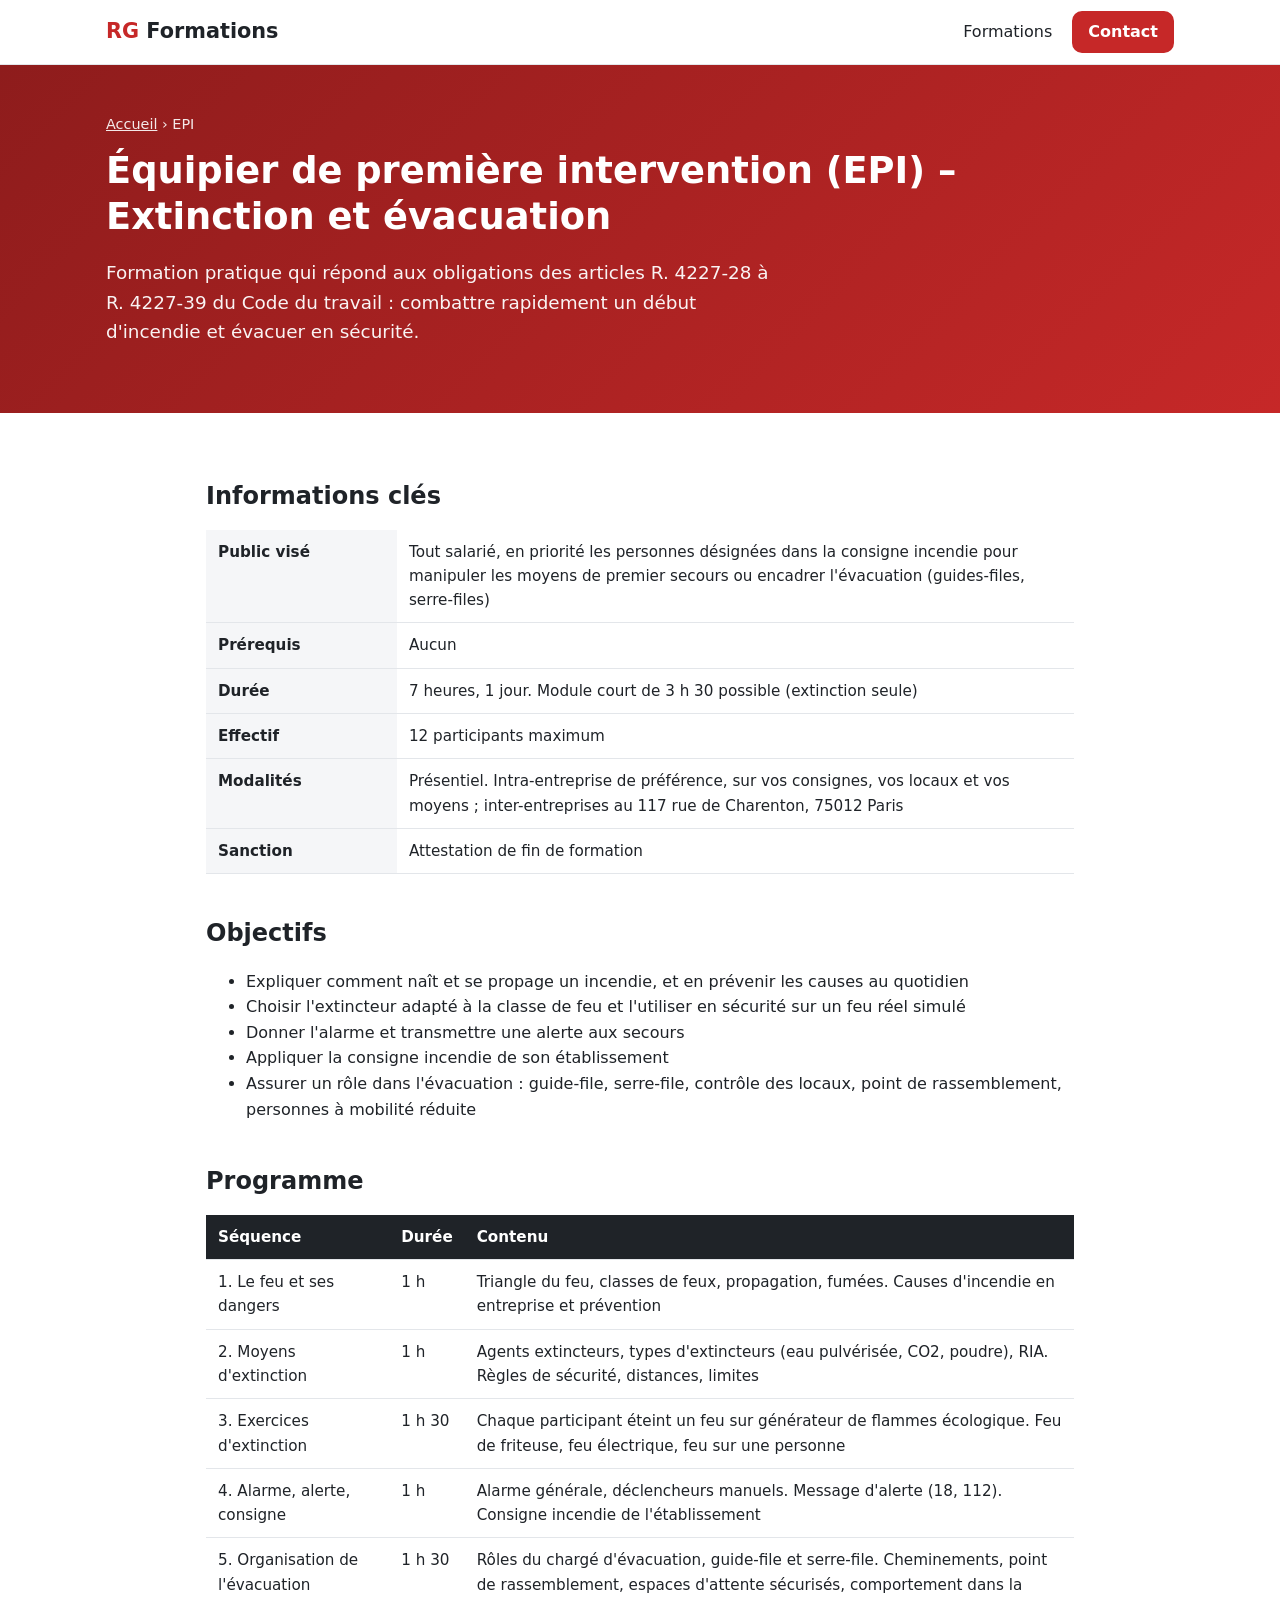
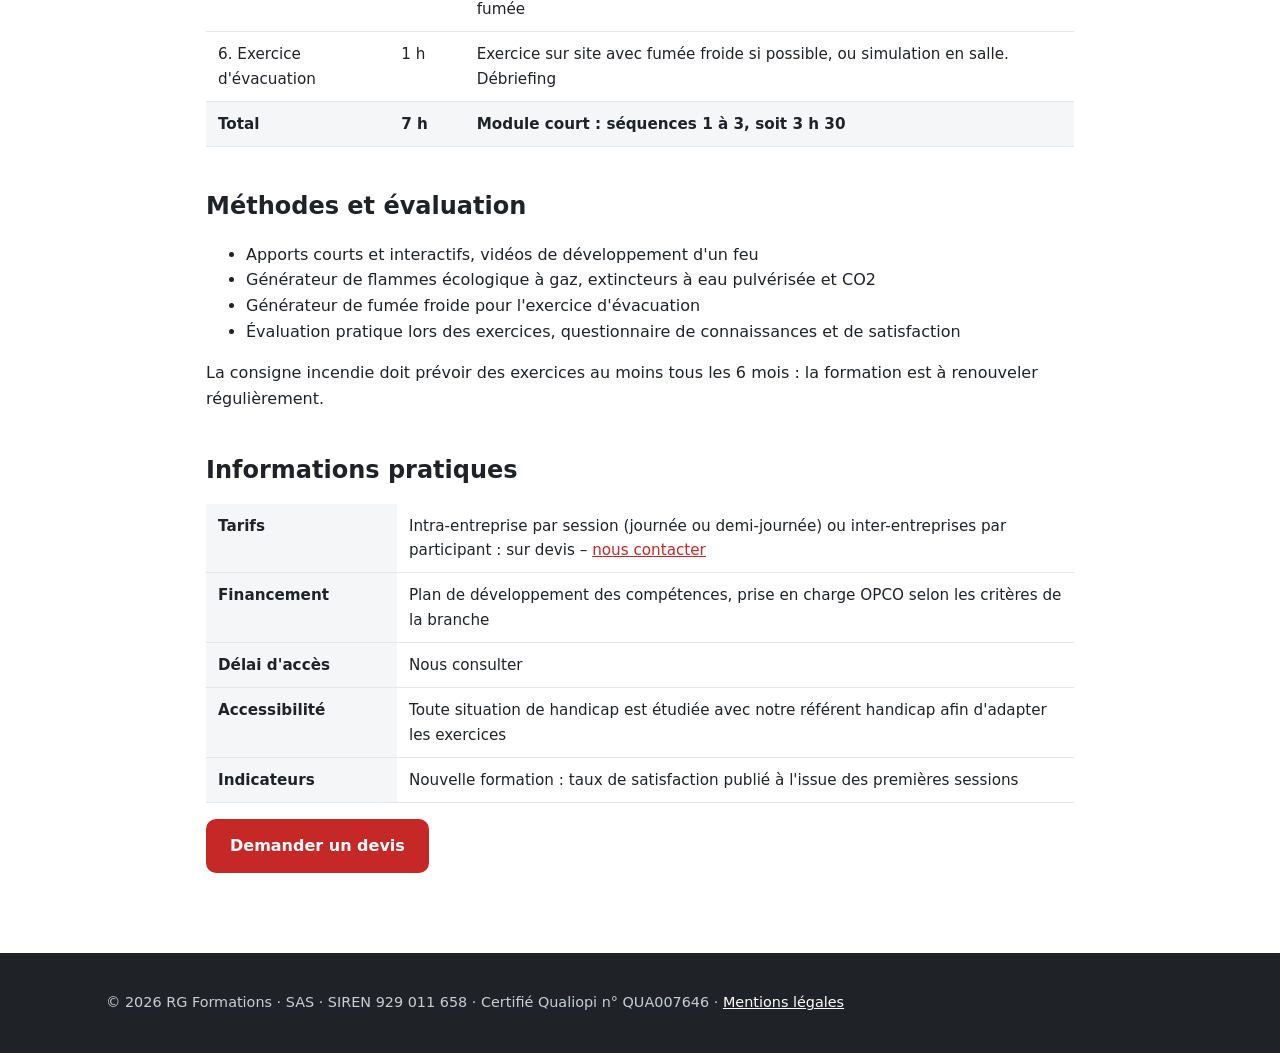
==== epi.html @ 7be96a35 "Contenu des formations SSIAP 1, SST, EPI et exploitation SSI Pages programme détaillées à partir des" ====
<!doctype html>
<html lang="fr">
<head>
  <meta charset="utf-8">
  <meta name="viewport" content="width=device-width, initial-scale=1">
  <title>Formation EPI – Équipier de première intervention – RG Formations</title>
  <meta name="description" content="Formation Équipier de première intervention (EPI) : extinction sur feu réel simulé et évacuation, conforme aux articles R. 4227-28 à R. 4227-39 du Code du travail.">
  <link rel="stylesheet" href="style.css">
</head>
<body>
  <header class="site-header">
    <div class="container header-inner">
      <a class="logo" href="index.html">RG <span>Formations</span></a>
      <nav>
        <a href="index.html#formations">Formations</a>
        <a href="index.html#contact" class="btn btn-small">Contact</a>
      </nav>
    </div>
  </header>

  <main>
    <section class="page-hero">
      <div class="container">
        <p class="crumbs"><a href="index.html">Accueil</a> › EPI</p>
        <h1>Équipier de première intervention (EPI) – Extinction et évacuation</h1>
        <p class="lead">Formation pratique qui répond aux obligations des articles R. 4227-28 à R. 4227-39 du Code du travail : combattre rapidement un début d'incendie et évacuer en sécurité.</p>
      </div>
    </section>

    <section class="section">
      <div class="container prose">
        <h2>Informations clés</h2>
        <div class="table-wrap"><table>
          <tr><th>Public visé</th><td>Tout salarié, en priorité les personnes désignées dans la consigne incendie pour manipuler les moyens de premier secours ou encadrer l'évacuation (guides-files, serre-files)</td></tr>
          <tr><th>Prérequis</th><td>Aucun</td></tr>
          <tr><th>Durée</th><td>7 heures, 1 jour. Module court de 3 h 30 possible (extinction seule)</td></tr>
          <tr><th>Effectif</th><td>12 participants maximum</td></tr>
          <tr><th>Modalités</th><td>Présentiel. Intra-entreprise de préférence, sur vos consignes, vos locaux et vos moyens ; inter-entreprises au 117 rue de Charenton, 75012 Paris</td></tr>
          <tr><th>Sanction</th><td>Attestation de fin de formation</td></tr>
        </table></div>

        <h2>Objectifs</h2>
        <ul>
          <li>Expliquer comment naît et se propage un incendie, et en prévenir les causes au quotidien</li>
          <li>Choisir l'extincteur adapté à la classe de feu et l'utiliser en sécurité sur un feu réel simulé</li>
          <li>Donner l'alarme et transmettre une alerte aux secours</li>
          <li>Appliquer la consigne incendie de son établissement</li>
          <li>Assurer un rôle dans l'évacuation : guide-file, serre-file, contrôle des locaux, point de rassemblement, personnes à mobilité réduite</li>
        </ul>

        <h2>Programme</h2>
        <div class="table-wrap"><table>
          <thead><tr><th>Séquence</th><th>Durée</th><th>Contenu</th></tr></thead>
          <tr><td>1. Le feu et ses dangers</td><td>1 h</td><td>Triangle du feu, classes de feux, propagation, fumées. Causes d'incendie en entreprise et prévention</td></tr>
          <tr><td>2. Moyens d'extinction</td><td>1 h</td><td>Agents extincteurs, types d'extincteurs (eau pulvérisée, CO2, poudre), RIA. Règles de sécurité, distances, limites</td></tr>
          <tr><td>3. Exercices d'extinction</td><td>1 h 30</td><td>Chaque participant éteint un feu sur générateur de flammes écologique. Feu de friteuse, feu électrique, feu sur une personne</td></tr>
          <tr><td>4. Alarme, alerte, consigne</td><td>1 h</td><td>Alarme générale, déclencheurs manuels. Message d'alerte (18, 112). Consigne incendie de l'établissement</td></tr>
          <tr><td>5. Organisation de l'évacuation</td><td>1 h 30</td><td>Rôles du chargé d'évacuation, guide-file et serre-file. Cheminements, point de rassemblement, espaces d'attente sécurisés, comportement dans la fumée</td></tr>
          <tr><td>6. Exercice d'évacuation</td><td>1 h</td><td>Exercice sur site avec fumée froide si possible, ou simulation en salle. Débriefing</td></tr>
          <tr class="total"><td>Total</td><td>7 h</td><td>Module court : séquences 1 à 3, soit 3 h 30</td></tr>
        </table></div>

        <h2>Méthodes et évaluation</h2>
        <ul>
          <li>Apports courts et interactifs, vidéos de développement d'un feu</li>
          <li>Générateur de flammes écologique à gaz, extincteurs à eau pulvérisée et CO2</li>
          <li>Générateur de fumée froide pour l'exercice d'évacuation</li>
          <li>Évaluation pratique lors des exercices, questionnaire de connaissances et de satisfaction</li>
        </ul>
        <p>La consigne incendie doit prévoir des exercices au moins tous les 6 mois : la formation est à renouveler régulièrement.</p>

        <h2>Informations pratiques</h2>
        <div class="table-wrap"><table>
          <tr><th>Tarifs</th><td>Intra-entreprise par session (journée ou demi-journée) ou inter-entreprises par participant : sur devis – <a href="index.html#contact">nous contacter</a></td></tr>
          <tr><th>Financement</th><td>Plan de développement des compétences, prise en charge OPCO selon les critères de la branche</td></tr>
          <tr><th>Délai d'accès</th><td>Nous consulter</td></tr>
          <tr><th>Accessibilité</th><td>Toute situation de handicap est étudiée avec notre référent handicap afin d'adapter les exercices</td></tr>
          <tr><th>Indicateurs</th><td>Nouvelle formation : taux de satisfaction publié à l'issue des premières sessions</td></tr>
        </table></div>

        <p><a href="index.html#contact" class="btn">Demander un devis</a></p>
      </div>
    </section>
  </main>

  <footer class="site-footer">
    <div class="container">
      <p>© 2026 RG Formations · SAS · SIREN 929 011 658 · Certifié Qualiopi n° QUA007646 · <a href="mentions-legales.html">Mentions légales</a></p>
    </div>
  </footer>
</body>
</html>
---- style.css ----
:root {
  --red: #c62828;
  --red-dark: #8e1c1c;
  --ink: #1f2328;
  --muted: #5b6370;
  --bg: #ffffff;
  --bg-alt: #f5f6f8;
  --border: #e3e6ea;
  --radius: 10px;
}

* { box-sizing: border-box; }

body {
  margin: 0;
  font-family: system-ui, -apple-system, "Segoe UI", Roboto, sans-serif;
  color: var(--ink);
  background: var(--bg);
  line-height: 1.6;
}

.container { max-width: 1100px; margin: 0 auto; padding: 0 16px; }

a { color: var(--red); }

.site-header {
  position: sticky; top: 0; z-index: 10;
  background: #fff; border-bottom: 1px solid var(--border);
}
.header-inner { display: flex; align-items: center; justify-content: space-between; height: 64px; }
.logo { font-weight: 800; font-size: 1.3rem; text-decoration: none; color: var(--red); }
.logo span { color: var(--ink); font-weight: 600; }
nav { display: flex; align-items: center; gap: 20px; }
nav a { text-decoration: none; color: var(--ink); font-weight: 500; }

.btn {
  display: inline-block; padding: 12px 22px; border-radius: var(--radius);
  background: var(--red); color: #fff !important; text-decoration: none;
  font-weight: 600; border: 2px solid var(--red); cursor: pointer; font-size: 1rem;
}
.btn:hover { background: var(--red-dark); border-color: var(--red-dark); }
.btn-outline { background: transparent; color: #fff !important; border-color: #fff; }
.btn-outline:hover { background: rgba(255,255,255,.12); border-color: #fff; }
.btn-small { padding: 6px 14px; }
.btn-light { background: #fff; color: var(--red-dark) !important; border-color: #fff; }
.btn-light:hover { background: #f1f1f1; border-color: #f1f1f1; }
.badge { margin-top: 28px; display: inline-block; padding: 6px 12px; border: 1px solid rgba(255,255,255,.5); border-radius: 999px; font-size: .9rem; }

.page-hero { background: linear-gradient(135deg, var(--red-dark), var(--red)); color: #fff; padding: 48px 0; }
.page-hero h1 { font-size: clamp(1.5rem, 3.5vw, 2.3rem); line-height: 1.25; margin: 0 0 12px; }
.crumbs { margin: 0 0 12px; font-size: .9rem; opacity: .9; }
.crumbs a { color: #fff; }

.prose { max-width: 900px; }
.prose h2 { font-size: 1.5rem; margin: 40px 0 14px; }
.prose h2:first-child { margin-top: 0; }
.table-wrap { overflow-x: auto; }
table { width: 100%; border-collapse: collapse; font-size: .95rem; }
th, td { text-align: left; vertical-align: top; padding: 10px 12px; border-bottom: 1px solid var(--border); }
th { background: var(--bg-alt); width: 22%; }
thead th { background: var(--ink); color: #fff; width: auto; }
tr.total td { font-weight: 700; background: var(--bg-alt); }
.small { font-size: .9rem; color: var(--muted); }

.hero {
  background: linear-gradient(135deg, var(--red-dark), var(--red));
  color: #fff; padding: 80px 0;
}
.eyebrow { text-transform: uppercase; letter-spacing: .08em; font-size: .85rem; opacity: .85; margin: 0 0 12px; }
.hero h1 { font-size: clamp(1.8rem, 4vw, 2.8rem); line-height: 1.2; margin: 0 0 16px; max-width: 800px; }
.lead { font-size: 1.15rem; max-width: 680px; opacity: .95; }
.hero-actions { display: flex; flex-wrap: wrap; gap: 12px; margin-top: 28px; }

.section { padding: 64px 0; }
.section-alt { background: var(--bg-alt); }
h2 { font-size: 2rem; margin: 0 0 24px; }

.grid { display: grid; grid-template-columns: repeat(auto-fit, minmax(240px, 1fr)); gap: 20px; }

.card {
  background: #fff; border: 1px solid var(--border); border-top: 4px solid var(--red);
  border-radius: var(--radius); padding: 22px;
}
.card h3, .feature h3 { margin: 0 0 8px; font-size: 1.15rem; }
.card { display: flex; flex-direction: column; }
.card .tag { margin: 0 0 6px; font-size: .78rem; text-transform: uppercase; letter-spacing: .06em; color: var(--red); font-weight: 700; }
.more { margin-top: auto; padding-top: 14px; font-weight: 600; text-decoration: none; }
.card p { color: var(--muted); margin: 0 0 12px; }
.meta { margin: 0; padding-left: 18px; font-size: .92rem; }

.contact { display: grid; grid-template-columns: 1fr 1fr; gap: 40px; }
.contact-list { list-style: none; padding: 0; }
.contact-list li { margin-bottom: 8px; }
.contact-form { display: grid; gap: 14px; }
.contact-form label { display: grid; gap: 6px; font-weight: 500; }
.contact-form input, .contact-form select, .contact-form textarea {
  font: inherit; padding: 10px 12px; border: 1px solid var(--border); border-radius: 8px;
}

.site-footer { background: var(--ink); color: #c9ced6; padding: 24px 0; font-size: .9rem; }
.site-footer a { color: #fff; }

@media (max-width: 720px) {
  nav a:not(.btn) { display: none; }
  .contact { grid-template-columns: 1fr; }
  .hero { padding: 56px 0; }
}
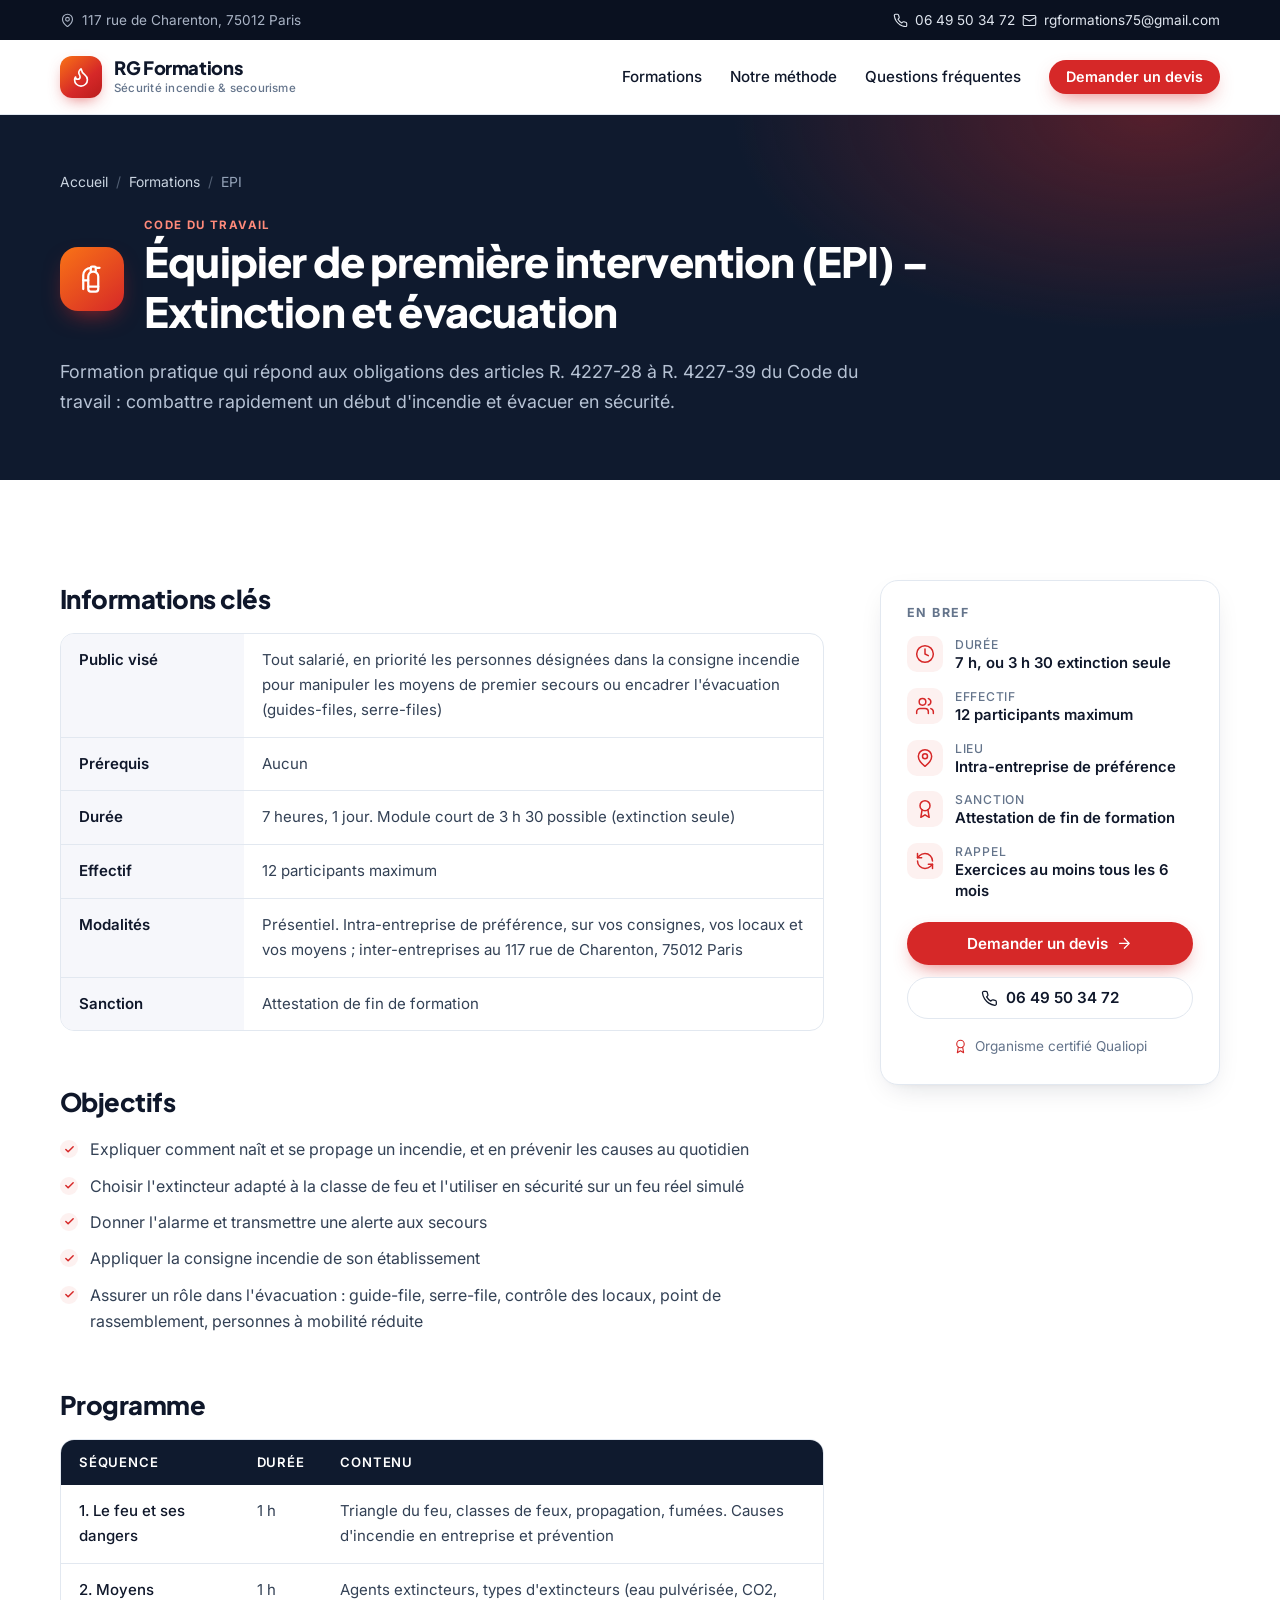
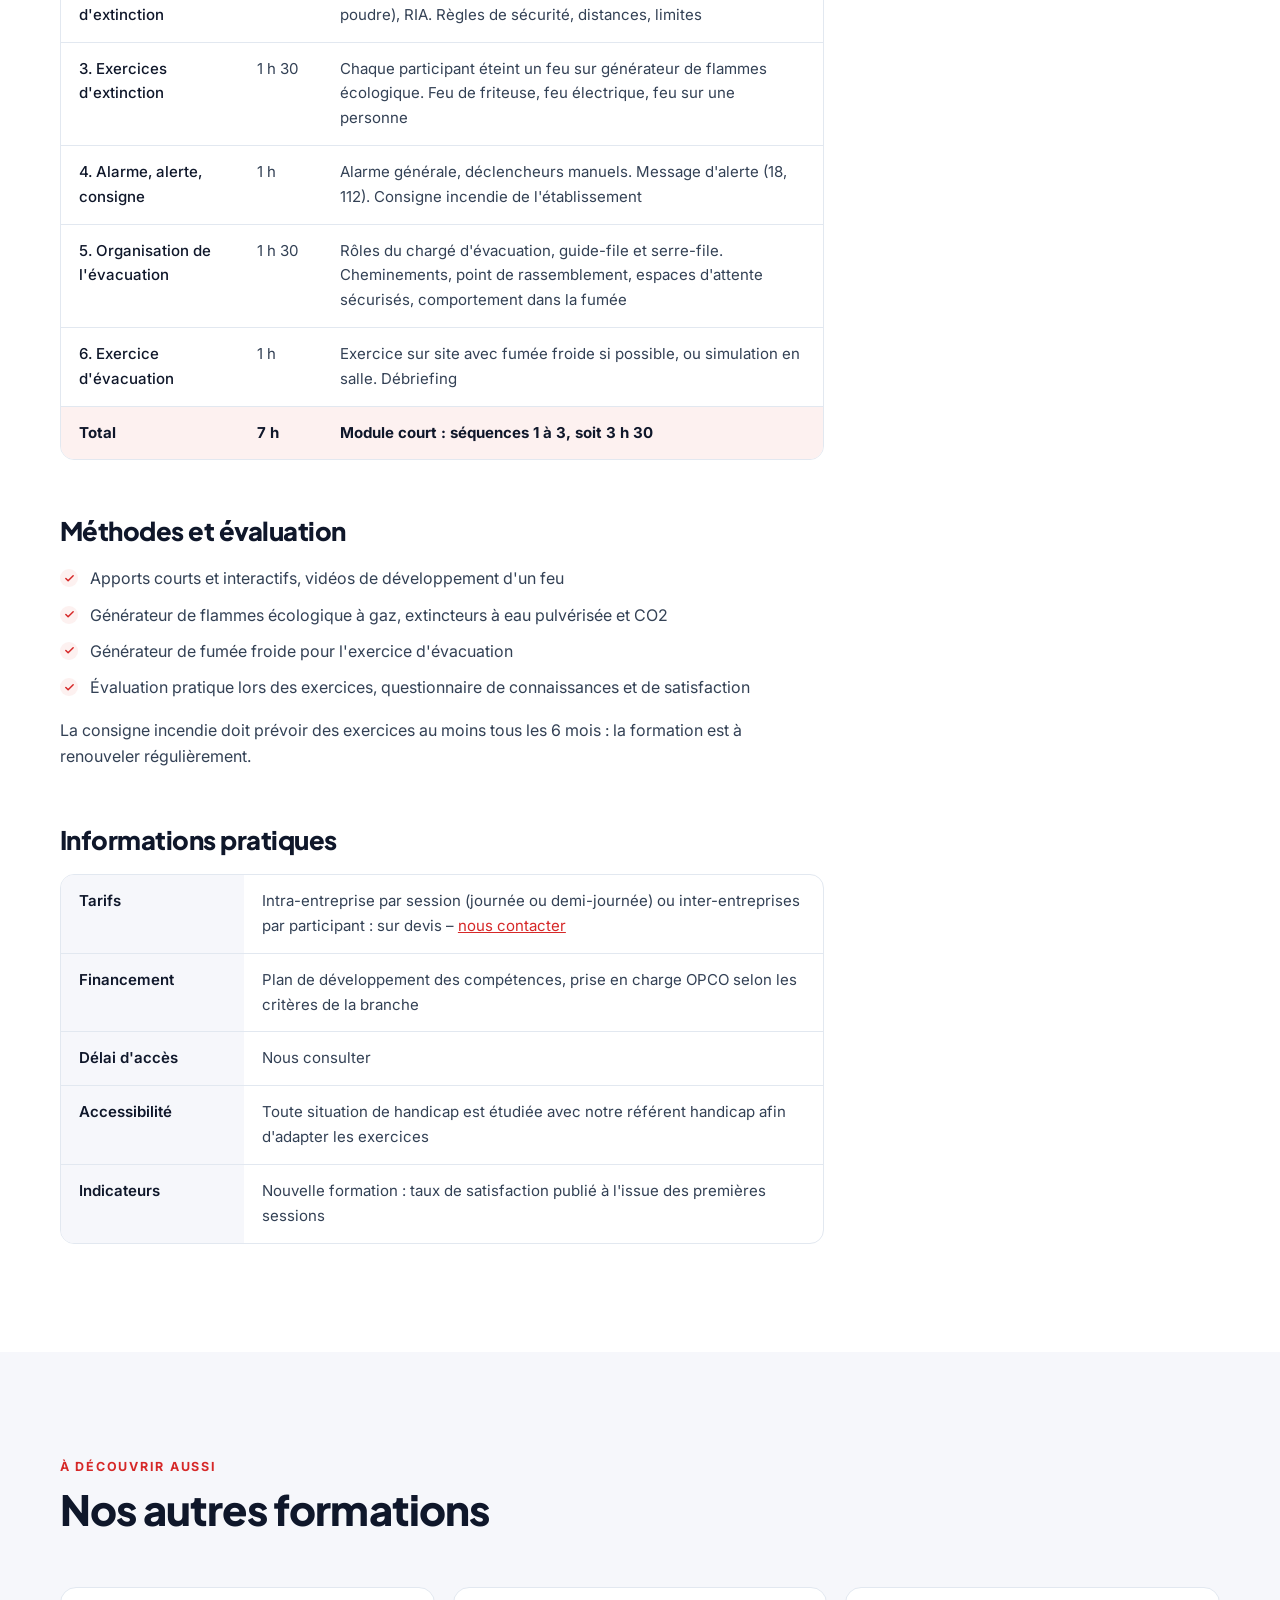
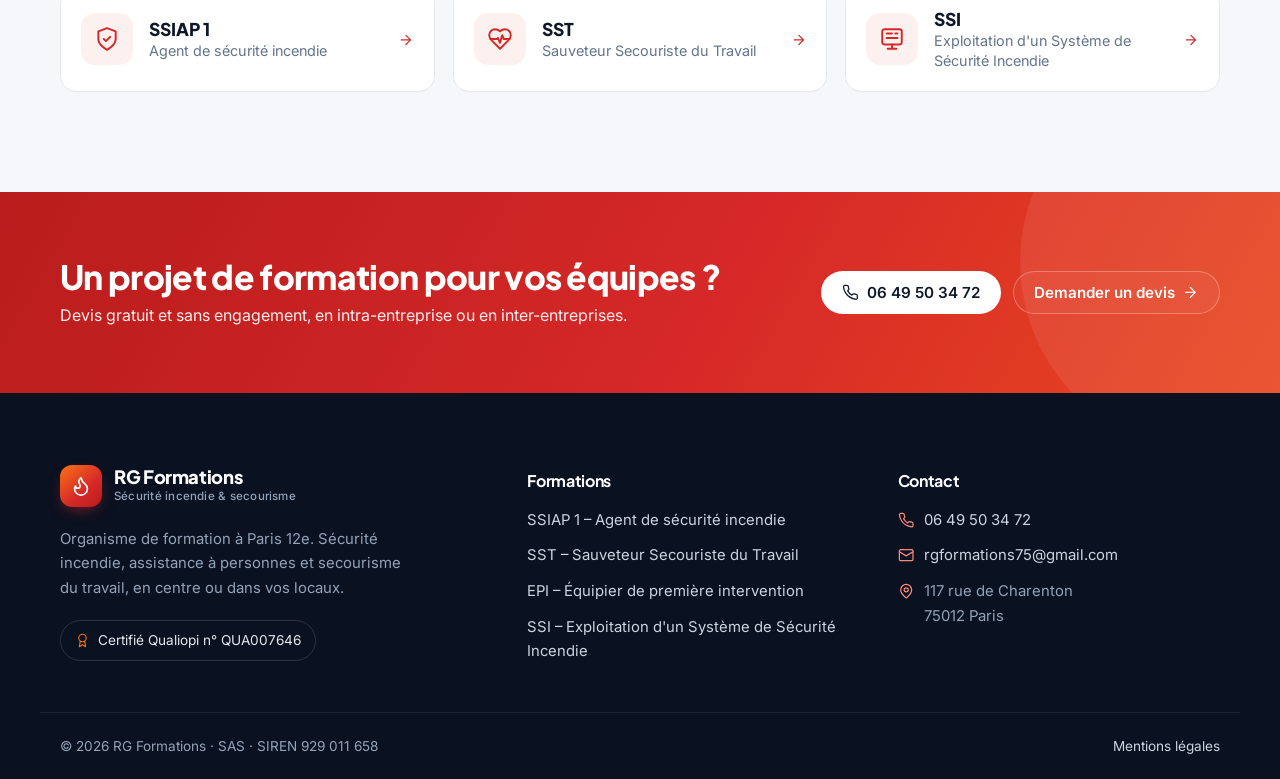
==== commit 5155694e: "Refonte graphique et enrichissement du site Nouvelle charte (typographies, icônes, hero, chiffres cl" ====
--- a/epi.html
+++ b/epi.html
@@ -5,15 +5,36 @@
   <meta name="viewport" content="width=device-width, initial-scale=1">
   <title>Formation EPI – Équipier de première intervention – RG Formations</title>
   <meta name="description" content="Formation Équipier de première intervention (EPI) : extinction sur feu réel simulé et évacuation, conforme aux articles R. 4227-28 à R. 4227-39 du Code du travail.">
+  <meta name="theme-color" content="#0B1220">
+  <meta property="og:type" content="website">
+  <meta property="og:title" content="Formation EPI – Équipier de première intervention – RG Formations">
+  <meta property="og:description" content="Formation Équipier de première intervention (EPI) : extinction sur feu réel simulé et évacuation, conforme aux articles R. 4227-28 à R. 4227-39 du Code du travail.">
+  <meta property="og:locale" content="fr_FR">
+  <link rel="icon" href="data:image/svg+xml,%3Csvg xmlns='http://www.w3.org/2000/svg' viewBox='0 0 32 32'%3E%3Crect width='32' height='32' rx='8' fill='%23D62828'/%3E%3Cpath d='M13 19.5a2.5 2.5 0 0 0 2.5-2.5c0-1.4-.5-2-1-3-1-2.1-.2-4 2-6 .5 2.5 2 4.9 4 6.5 2 1.6 3 3.5 3 5.5a7 7 0 1 1-14 0c0-1.2.4-2.3 1-3a2.5 2.5 0 0 0 2.5 2.5z' fill='none' stroke='white' stroke-width='2' stroke-linecap='round' stroke-linejoin='round'/%3E%3C/svg%3E">
+  <link rel="preconnect" href="https://fonts.googleapis.com">
+  <link rel="preconnect" href="https://fonts.gstatic.com" crossorigin>
+  <link href="https://fonts.googleapis.com/css2?family=Inter:wght@400;500;600&family=Plus+Jakarta+Sans:wght@600;700;800&display=swap" rel="stylesheet">
   <link rel="stylesheet" href="style.css">
 </head>
 <body>
+  <div class="topbar">
+    <div class="container topbar-inner">
+      <span><svg class="ic" viewBox="0 0 24 24" fill="none" stroke="currentColor" stroke-width="1.8" stroke-linecap="round" stroke-linejoin="round" aria-hidden="true"><path d="M20 10c0 6-8 12-8 12s-8-6-8-12a8 8 0 0 1 16 0Z"/><circle cx="12" cy="10" r="3"/></svg> 117 rue de Charenton, 75012 Paris</span>
+      <span class="topbar-links"><a href="tel:+33649503472"><svg class="ic" viewBox="0 0 24 24" fill="none" stroke="currentColor" stroke-width="1.8" stroke-linecap="round" stroke-linejoin="round" aria-hidden="true"><path d="M22 16.92v3a2 2 0 0 1-2.18 2 19.79 19.79 0 0 1-8.63-3.07 19.5 19.5 0 0 1-6-6 19.79 19.79 0 0 1-3.07-8.67A2 2 0 0 1 4.11 2h3a2 2 0 0 1 2 1.72 12.84 12.84 0 0 0 .7 2.81 2 2 0 0 1-.45 2.11L8.09 9.91a16 16 0 0 0 6 6l1.27-1.27a2 2 0 0 1 2.11-.45 12.84 12.84 0 0 0 2.81.7A2 2 0 0 1 22 16.92z"/></svg> 06 49 50 34 72</a><a href="mailto:rgformations75@gmail.com"><svg class="ic" viewBox="0 0 24 24" fill="none" stroke="currentColor" stroke-width="1.8" stroke-linecap="round" stroke-linejoin="round" aria-hidden="true"><rect x="2" y="4" width="20" height="16" rx="2"/><path d="m22 7-10 6L2 7"/></svg> rgformations75@gmail.com</a></span>
+    </div>
+  </div>
   <header class="site-header">
     <div class="container header-inner">
-      <a class="logo" href="index.html">RG <span>Formations</span></a>
-      <nav>
+      <a class="logo" href="index.html" aria-label="RG Formations, accueil">
+        <span class="logo-mark"><svg class="ic" viewBox="0 0 24 24" fill="none" stroke="currentColor" stroke-width="1.8" stroke-linecap="round" stroke-linejoin="round" aria-hidden="true"><path d="M8.5 14.5A2.5 2.5 0 0 0 11 12c0-1.38-.5-2-1-3-1.072-2.143-.224-4.054 2-6 .5 2.5 2 4.9 4 6.5 2 1.6 3 3.5 3 5.5a7 7 0 1 1-14 0c0-1.153.433-2.294 1-3a2.5 2.5 0 0 0 2.5 2.5z"/></svg></span>
+        <span class="logo-text">RG Formations<small>Sécurité incendie &amp; secourisme</small></span>
+      </a>
+      <button class="nav-toggle" aria-label="Menu" aria-expanded="false" aria-controls="nav"><svg class="ic" viewBox="0 0 24 24" fill="none" stroke="currentColor" stroke-width="1.8" stroke-linecap="round" stroke-linejoin="round" aria-hidden="true"><path d="M4 6h16M4 12h16M4 18h16"/></svg></button>
+      <nav id="nav" class="nav">
         <a href="index.html#formations">Formations</a>
-        <a href="index.html#contact" class="btn btn-small">Contact</a>
+        <a href="index.html#methode">Notre méthode</a>
+        <a href="index.html#faq">Questions fréquentes</a>
+        <a href="index.html#contact" class="btn btn-primary btn-sm">Demander un devis</a>
       </nav>
     </div>
   </header>
@@ -21,15 +42,23 @@
   <main>
     <section class="page-hero">
       <div class="container">
-        <p class="crumbs"><a href="index.html">Accueil</a> › EPI</p>
-        <h1>Équipier de première intervention (EPI) – Extinction et évacuation</h1>
-        <p class="lead">Formation pratique qui répond aux obligations des articles R. 4227-28 à R. 4227-39 du Code du travail : combattre rapidement un début d'incendie et évacuer en sécurité.</p>
+        <p class="crumbs"><a href="index.html">Accueil</a><span>/</span><a href="index.html#formations">Formations</a><span>/</span>EPI</p>
+        <div class="ph-head">
+          <span class="ph-icon"><svg class="ic" viewBox="0 0 24 24" fill="none" stroke="currentColor" stroke-width="1.8" stroke-linecap="round" stroke-linejoin="round" aria-hidden="true"><path d="M15 6.5V3a1 1 0 0 0-1-1h-2a1 1 0 0 0-1 1v3.5"/><path d="M9 18h8"/><path d="M18 3h-3"/><path d="M11 3a6 6 0 0 0-6 6v11"/><path d="M5 13h4"/><path d="M17 10a4 4 0 0 0-8 0v10a2 2 0 0 0 2 2h4a2 2 0 0 0 2-2Z"/></svg></span>
+          <div>
+            <p class="f-tag light">Code du travail</p>
+            <h1>Équipier de première intervention (EPI) – Extinction et évacuation</h1>
+          </div>
+        </div>
+        <p class="hero-lead">Formation pratique qui répond aux obligations des articles R. 4227-28 à R. 4227-39 du Code du travail : combattre rapidement un début d'incendie et évacuer en sécurité.</p>
       </div>
     </section>
 
     <section class="section">
-      <div class="container prose">
-        <h2>Informations clés</h2>
+      <div class="container page-grid">
+        <article class="prose">
+
+        <h2 id="infos">Informations clés</h2>
         <div class="table-wrap"><table>
           <tr><th>Public visé</th><td>Tout salarié, en priorité les personnes désignées dans la consigne incendie pour manipuler les moyens de premier secours ou encadrer l'évacuation (guides-files, serre-files)</td></tr>
           <tr><th>Prérequis</th><td>Aucun</td></tr>
@@ -78,15 +107,69 @@
           <tr><th>Indicateurs</th><td>Nouvelle formation : taux de satisfaction publié à l'issue des premières sessions</td></tr>
         </table></div>
 
-        <p><a href="index.html#contact" class="btn">Demander un devis</a></p>
+        </article>
+        <aside class="sidebar">
+          <div class="side-card">
+            <p class="side-title">En bref</p>
+            <ul class="side-facts"><li><svg class="ic" viewBox="0 0 24 24" fill="none" stroke="currentColor" stroke-width="1.8" stroke-linecap="round" stroke-linejoin="round" aria-hidden="true"><circle cx="12" cy="12" r="10"/><path d="M12 6v6l4 2"/></svg><span><small>Durée</small>7 h, ou 3 h 30 extinction seule</span></li><li><svg class="ic" viewBox="0 0 24 24" fill="none" stroke="currentColor" stroke-width="1.8" stroke-linecap="round" stroke-linejoin="round" aria-hidden="true"><path d="M16 21v-2a4 4 0 0 0-4-4H6a4 4 0 0 0-4 4v2"/><circle cx="9" cy="7" r="4"/><path d="M22 21v-2a4 4 0 0 0-3-3.87M16 3.13a4 4 0 0 1 0 7.75"/></svg><span><small>Effectif</small>12 participants maximum</span></li><li><svg class="ic" viewBox="0 0 24 24" fill="none" stroke="currentColor" stroke-width="1.8" stroke-linecap="round" stroke-linejoin="round" aria-hidden="true"><path d="M20 10c0 6-8 12-8 12s-8-6-8-12a8 8 0 0 1 16 0Z"/><circle cx="12" cy="10" r="3"/></svg><span><small>Lieu</small>Intra-entreprise de préférence</span></li><li><svg class="ic" viewBox="0 0 24 24" fill="none" stroke="currentColor" stroke-width="1.8" stroke-linecap="round" stroke-linejoin="round" aria-hidden="true"><circle cx="12" cy="8" r="6"/><path d="M15.477 12.89 17 22l-5-3-5 3 1.523-9.11"/></svg><span><small>Sanction</small>Attestation de fin de formation</span></li><li><svg class="ic" viewBox="0 0 24 24" fill="none" stroke="currentColor" stroke-width="1.8" stroke-linecap="round" stroke-linejoin="round" aria-hidden="true"><path d="M21 12a9 9 0 0 0-9-9 9.75 9.75 0 0 0-6.74 2.74L3 8"/><path d="M3 3v5h5"/><path d="M3 12a9 9 0 0 0 9 9 9.75 9.75 0 0 0 6.74-2.74L21 16"/><path d="M16 16h5v5"/></svg><span><small>Rappel</small>Exercices au moins tous les 6 mois</span></li></ul>
+            <a href="index.html#contact" class="btn btn-primary btn-block">Demander un devis <svg class="ic" viewBox="0 0 24 24" fill="none" stroke="currentColor" stroke-width="1.8" stroke-linecap="round" stroke-linejoin="round" aria-hidden="true"><path d="M5 12h14M12 5l7 7-7 7"/></svg></a>
+            <a href="tel:+33649503472" class="btn btn-outline btn-block"><svg class="ic" viewBox="0 0 24 24" fill="none" stroke="currentColor" stroke-width="1.8" stroke-linecap="round" stroke-linejoin="round" aria-hidden="true"><path d="M22 16.92v3a2 2 0 0 1-2.18 2 19.79 19.79 0 0 1-8.63-3.07 19.5 19.5 0 0 1-6-6 19.79 19.79 0 0 1-3.07-8.67A2 2 0 0 1 4.11 2h3a2 2 0 0 1 2 1.72 12.84 12.84 0 0 0 .7 2.81 2 2 0 0 1-.45 2.11L8.09 9.91a16 16 0 0 0 6 6l1.27-1.27a2 2 0 0 1 2.11-.45 12.84 12.84 0 0 0 2.81.7A2 2 0 0 1 22 16.92z"/></svg> 06 49 50 34 72</a>
+            <p class="side-note"><svg class="ic" viewBox="0 0 24 24" fill="none" stroke="currentColor" stroke-width="1.8" stroke-linecap="round" stroke-linejoin="round" aria-hidden="true"><circle cx="12" cy="8" r="6"/><path d="M15.477 12.89 17 22l-5-3-5 3 1.523-9.11"/></svg> Organisme certifié Qualiopi</p>
+          </div>
+        </aside>
+      </div>
+    </section>
+
+    <section class="section section-soft">
+      <div class="container">
+        <div class="section-head left"><p class="eyebrow">À découvrir aussi</p><h2>Nos autres formations</h2></div>
+        <div class="o-grid"><a class="o-card" href="ssiap-1.html"><span class="f-icon"><svg class="ic" viewBox="0 0 24 24" fill="none" stroke="currentColor" stroke-width="1.8" stroke-linecap="round" stroke-linejoin="round" aria-hidden="true"><path d="M12 22s8-4 8-10V5l-8-3-8 3v7c0 6 8 10 8 10"/><path d="m9 12 2 2 4-4"/></svg></span><span><strong>SSIAP 1</strong>Agent de sécurité incendie</span><svg class="ic" viewBox="0 0 24 24" fill="none" stroke="currentColor" stroke-width="1.8" stroke-linecap="round" stroke-linejoin="round" aria-hidden="true"><path d="M5 12h14M12 5l7 7-7 7"/></svg></a><a class="o-card" href="sst.html"><span class="f-icon"><svg class="ic" viewBox="0 0 24 24" fill="none" stroke="currentColor" stroke-width="1.8" stroke-linecap="round" stroke-linejoin="round" aria-hidden="true"><path d="M19 14c1.49-1.46 3-3.21 3-5.5A5.5 5.5 0 0 0 16.5 3c-1.76 0-3 .5-4.5 2-1.5-1.5-2.74-2-4.5-2A5.5 5.5 0 0 0 2 8.5c0 2.3 1.5 4.05 3 5.5l7 7Z"/><path d="M3.22 12H9.5l.5-1 2 4.5 2-7 1.5 3.5h5.27"/></svg></span><span><strong>SST</strong>Sauveteur Secouriste du Travail</span><svg class="ic" viewBox="0 0 24 24" fill="none" stroke="currentColor" stroke-width="1.8" stroke-linecap="round" stroke-linejoin="round" aria-hidden="true"><path d="M5 12h14M12 5l7 7-7 7"/></svg></a><a class="o-card" href="ssi.html"><span class="f-icon"><svg class="ic" viewBox="0 0 24 24" fill="none" stroke="currentColor" stroke-width="1.8" stroke-linecap="round" stroke-linejoin="round" aria-hidden="true"><rect x="3" y="3" width="18" height="14" rx="2"/><path d="M7 7h5M7 11h10M15 7h2M8 21h8M12 17v4"/></svg></span><span><strong>SSI</strong>Exploitation d'un Système de Sécurité Incendie</span><svg class="ic" viewBox="0 0 24 24" fill="none" stroke="currentColor" stroke-width="1.8" stroke-linecap="round" stroke-linejoin="round" aria-hidden="true"><path d="M5 12h14M12 5l7 7-7 7"/></svg></a></div>
+      </div>
+    </section>
+
+    <section class="cta-band">
+      <div class="container cta-inner">
+        <div>
+          <h2>Un projet de formation pour vos équipes ?</h2>
+          <p>Devis gratuit et sans engagement, en intra-entreprise ou en inter-entreprises.</p>
+        </div>
+        <div class="cta-actions">
+          <a href="tel:+33649503472" class="btn btn-light"><svg class="ic" viewBox="0 0 24 24" fill="none" stroke="currentColor" stroke-width="1.8" stroke-linecap="round" stroke-linejoin="round" aria-hidden="true"><path d="M22 16.92v3a2 2 0 0 1-2.18 2 19.79 19.79 0 0 1-8.63-3.07 19.5 19.5 0 0 1-6-6 19.79 19.79 0 0 1-3.07-8.67A2 2 0 0 1 4.11 2h3a2 2 0 0 1 2 1.72 12.84 12.84 0 0 0 .7 2.81 2 2 0 0 1-.45 2.11L8.09 9.91a16 16 0 0 0 6 6l1.27-1.27a2 2 0 0 1 2.11-.45 12.84 12.84 0 0 0 2.81.7A2 2 0 0 1 22 16.92z"/></svg> 06 49 50 34 72</a>
+          <a href="index.html#contact" class="btn btn-ghost">Demander un devis <svg class="ic" viewBox="0 0 24 24" fill="none" stroke="currentColor" stroke-width="1.8" stroke-linecap="round" stroke-linejoin="round" aria-hidden="true"><path d="M5 12h14M12 5l7 7-7 7"/></svg></a>
+        </div>
       </div>
     </section>
   </main>
 
   <footer class="site-footer">
-    <div class="container">
-      <p>© 2026 RG Formations · SAS · SIREN 929 011 658 · Certifié Qualiopi n° QUA007646 · <a href="mentions-legales.html">Mentions légales</a></p>
+    <div class="container footer-grid">
+      <div>
+        <a class="logo logo-light" href="index.html"><span class="logo-mark"><svg class="ic" viewBox="0 0 24 24" fill="none" stroke="currentColor" stroke-width="1.8" stroke-linecap="round" stroke-linejoin="round" aria-hidden="true"><path d="M8.5 14.5A2.5 2.5 0 0 0 11 12c0-1.38-.5-2-1-3-1.072-2.143-.224-4.054 2-6 .5 2.5 2 4.9 4 6.5 2 1.6 3 3.5 3 5.5a7 7 0 1 1-14 0c0-1.153.433-2.294 1-3a2.5 2.5 0 0 0 2.5 2.5z"/></svg></span><span class="logo-text">RG Formations<small>Sécurité incendie &amp; secourisme</small></span></a>
+        <p class="footer-about">Organisme de formation à Paris 12e. Sécurité incendie, assistance à personnes et secourisme du travail, en centre ou dans vos locaux.</p>
+        <p class="qualiopi-chip"><svg class="ic" viewBox="0 0 24 24" fill="none" stroke="currentColor" stroke-width="1.8" stroke-linecap="round" stroke-linejoin="round" aria-hidden="true"><circle cx="12" cy="8" r="6"/><path d="M15.477 12.89 17 22l-5-3-5 3 1.523-9.11"/></svg> Certifié Qualiopi n° QUA007646</p>
+      </div>
+      <div>
+        <h4>Formations</h4>
+        <ul><li><a href="ssiap-1.html">SSIAP 1 – Agent de sécurité incendie</a></li><li><a href="sst.html">SST – Sauveteur Secouriste du Travail</a></li><li><a href="epi.html">EPI – Équipier de première intervention</a></li><li><a href="ssi.html">SSI – Exploitation d'un Système de Sécurité Incendie</a></li></ul>
+      </div>
+      <div>
+        <h4>Contact</h4>
+        <ul class="footer-contact">
+          <li><svg class="ic" viewBox="0 0 24 24" fill="none" stroke="currentColor" stroke-width="1.8" stroke-linecap="round" stroke-linejoin="round" aria-hidden="true"><path d="M22 16.92v3a2 2 0 0 1-2.18 2 19.79 19.79 0 0 1-8.63-3.07 19.5 19.5 0 0 1-6-6 19.79 19.79 0 0 1-3.07-8.67A2 2 0 0 1 4.11 2h3a2 2 0 0 1 2 1.72 12.84 12.84 0 0 0 .7 2.81 2 2 0 0 1-.45 2.11L8.09 9.91a16 16 0 0 0 6 6l1.27-1.27a2 2 0 0 1 2.11-.45 12.84 12.84 0 0 0 2.81.7A2 2 0 0 1 22 16.92z"/></svg><a href="tel:+33649503472">06 49 50 34 72</a></li>
+          <li><svg class="ic" viewBox="0 0 24 24" fill="none" stroke="currentColor" stroke-width="1.8" stroke-linecap="round" stroke-linejoin="round" aria-hidden="true"><rect x="2" y="4" width="20" height="16" rx="2"/><path d="m22 7-10 6L2 7"/></svg><a href="mailto:rgformations75@gmail.com">rgformations75@gmail.com</a></li>
+          <li><svg class="ic" viewBox="0 0 24 24" fill="none" stroke="currentColor" stroke-width="1.8" stroke-linecap="round" stroke-linejoin="round" aria-hidden="true"><path d="M20 10c0 6-8 12-8 12s-8-6-8-12a8 8 0 0 1 16 0Z"/><circle cx="12" cy="10" r="3"/></svg><span>117 rue de Charenton<br>75012 Paris</span></li>
+        </ul>
+      </div>
+    </div>
+    <div class="container footer-bottom">
+      <span>© 2026 RG Formations · SAS · SIREN 929 011 658</span>
+      <a href="mentions-legales.html">Mentions légales</a>
     </div>
   </footer>
+  <script>
+    const t=document.querySelector('.nav-toggle'),n=document.getElementById('nav');
+    t.addEventListener('click',()=>{const o=n.classList.toggle('open');t.setAttribute('aria-expanded',o)});
+    n.querySelectorAll('a').forEach(a=>a.addEventListener('click',()=>{n.classList.remove('open');t.setAttribute('aria-expanded',false)}));
+  </script>
 </body>
 </html>
--- a/style.css
+++ b/style.css
@@ -1,107 +1,420 @@
+/* RG Formations – feuille de style */
 :root {
-  --red: #c62828;
-  --red-dark: #8e1c1c;
-  --ink: #1f2328;
-  --muted: #5b6370;
-  --bg: #ffffff;
-  --bg-alt: #f5f6f8;
-  --border: #e3e6ea;
-  --radius: 10px;
-}
-
-* { box-sizing: border-box; }
-
+  --navy-950: #0a1120;
+  --navy-900: #0f1a2e;
+  --navy-800: #17243d;
+  --navy-700: #22314f;
+  --red: #d62828;
+  --red-600: #b91c1c;
+  --red-50: #fdf1f0;
+  --orange: #f97316;
+  --ink: #0f172a;
+  --text: #334155;
+  --muted: #64748b;
+  --line: #e2e8f0;
+  --soft: #f6f7fb;
+  --white: #ffffff;
+  --radius: 14px;
+  --radius-sm: 10px;
+  --shadow-sm: 0 1px 2px rgba(15, 23, 42, .06), 0 1px 3px rgba(15, 23, 42, .08);
+  --shadow: 0 10px 30px -12px rgba(15, 23, 42, .18), 0 4px 10px -6px rgba(15, 23, 42, .08);
+  --shadow-lg: 0 30px 60px -20px rgba(10, 17, 32, .45);
+  --font-display: "Plus Jakarta Sans", system-ui, sans-serif;
+  --font-body: "Inter", system-ui, -apple-system, "Segoe UI", Roboto, sans-serif;
+}
+
+*, *::before, *::after { box-sizing: border-box; }
+html { scroll-behavior: smooth; scroll-padding-top: 90px; }
 body {
   margin: 0;
-  font-family: system-ui, -apple-system, "Segoe UI", Roboto, sans-serif;
-  color: var(--ink);
-  background: var(--bg);
-  line-height: 1.6;
-}
-
-.container { max-width: 1100px; margin: 0 auto; padding: 0 16px; }
-
+  font-family: var(--font-body);
+  color: var(--text);
+  background: var(--white);
+  line-height: 1.65;
+  -webkit-font-smoothing: antialiased;
+}
+h1, h2, h3, h4 { font-family: var(--font-display); color: var(--ink); line-height: 1.2; letter-spacing: -.02em; }
 a { color: var(--red); }
+img, svg { display: block; }
+.container { width: 100%; max-width: 1200px; margin: 0 auto; padding: 0 20px; }
+.ic { width: 1.1em; height: 1.1em; flex: none; }
+
+/* Boutons */
+.btn {
+  display: inline-flex; align-items: center; justify-content: center; gap: .5em;
+  padding: 12px 20px; border-radius: 999px; border: 1.5px solid transparent;
+  font: 600 .95rem/1 var(--font-body); text-decoration: none; cursor: pointer;
+  transition: transform .15s ease, background .15s ease, box-shadow .15s ease, border-color .15s ease;
+  white-space: nowrap;
+}
+.btn:hover { transform: translateY(-1px); }
+.btn .ic { transition: transform .15s ease; }
+.btn:hover .ic:last-child { transform: translateX(2px); }
+.btn-primary { background: var(--red); color: #fff; box-shadow: 0 8px 20px -8px rgba(214, 40, 40, .7); }
+.btn-primary:hover { background: var(--red-600); }
+.btn-ghost { color: #fff; border-color: rgba(255, 255, 255, .28); background: rgba(255, 255, 255, .04); }
+.btn-ghost:hover { border-color: rgba(255, 255, 255, .6); background: rgba(255, 255, 255, .08); }
+.btn-light { background: #fff; color: var(--ink); }
+.btn-outline { color: var(--ink); border-color: var(--line); background: #fff; }
+.btn-outline:hover { border-color: var(--ink); }
+.btn-sm { padding: 9px 16px; font-size: .9rem; }
+.btn-lg { padding: 15px 26px; font-size: 1rem; }
+.btn-block { width: 100%; }
+
+/* Barre supérieure et en-tête */
+.topbar { background: var(--navy-950); color: #aab4c5; font-size: .85rem; }
+.topbar-inner { display: flex; justify-content: space-between; align-items: center; min-height: 40px; gap: 16px; }
+.topbar span, .topbar a { display: inline-flex; align-items: center; gap: 7px; }
+.topbar-links { display: flex; gap: 22px; }
+.topbar a { color: #dfe5ee; text-decoration: none; }
+.topbar a:hover { color: #fff; }
 
 .site-header {
-  position: sticky; top: 0; z-index: 10;
-  background: #fff; border-bottom: 1px solid var(--border);
-}
-.header-inner { display: flex; align-items: center; justify-content: space-between; height: 64px; }
-.logo { font-weight: 800; font-size: 1.3rem; text-decoration: none; color: var(--red); }
-.logo span { color: var(--ink); font-weight: 600; }
-nav { display: flex; align-items: center; gap: 20px; }
-nav a { text-decoration: none; color: var(--ink); font-weight: 500; }
-
-.btn {
-  display: inline-block; padding: 12px 22px; border-radius: var(--radius);
-  background: var(--red); color: #fff !important; text-decoration: none;
-  font-weight: 600; border: 2px solid var(--red); cursor: pointer; font-size: 1rem;
-}
-.btn:hover { background: var(--red-dark); border-color: var(--red-dark); }
-.btn-outline { background: transparent; color: #fff !important; border-color: #fff; }
-.btn-outline:hover { background: rgba(255,255,255,.12); border-color: #fff; }
-.btn-small { padding: 6px 14px; }
-.btn-light { background: #fff; color: var(--red-dark) !important; border-color: #fff; }
-.btn-light:hover { background: #f1f1f1; border-color: #f1f1f1; }
-.badge { margin-top: 28px; display: inline-block; padding: 6px 12px; border: 1px solid rgba(255,255,255,.5); border-radius: 999px; font-size: .9rem; }
-
-.page-hero { background: linear-gradient(135deg, var(--red-dark), var(--red)); color: #fff; padding: 48px 0; }
-.page-hero h1 { font-size: clamp(1.5rem, 3.5vw, 2.3rem); line-height: 1.25; margin: 0 0 12px; }
-.crumbs { margin: 0 0 12px; font-size: .9rem; opacity: .9; }
-.crumbs a { color: #fff; }
-
-.prose { max-width: 900px; }
-.prose h2 { font-size: 1.5rem; margin: 40px 0 14px; }
+  position: sticky; top: 0; z-index: 50;
+  background: rgba(255, 255, 255, .92); backdrop-filter: saturate(180%) blur(12px);
+  border-bottom: 1px solid var(--line);
+}
+.header-inner { display: flex; align-items: center; justify-content: space-between; height: 74px; }
+.logo { display: flex; align-items: center; gap: 12px; text-decoration: none; }
+.logo-mark {
+  display: grid; place-items: center; width: 42px; height: 42px; border-radius: 12px;
+  background: linear-gradient(140deg, var(--orange), var(--red) 60%, var(--red-600)); color: #fff;
+  box-shadow: 0 6px 16px -6px rgba(214, 40, 40, .7);
+}
+.logo-mark .ic { width: 22px; height: 22px; }
+.logo-text { display: flex; flex-direction: column; font: 800 1.15rem/1.1 var(--font-display); color: var(--ink); letter-spacing: -.02em; }
+.logo-text small { font: 500 .72rem/1.3 var(--font-body); color: var(--muted); letter-spacing: .02em; margin-top: 2px; }
+.logo-light .logo-text { color: #fff; }
+.logo-light .logo-text small { color: #94a3b8; }
+
+.nav { display: flex; align-items: center; gap: 28px; }
+.nav a:not(.btn) { color: var(--ink); text-decoration: none; font-weight: 500; font-size: .95rem; position: relative; }
+.nav a:not(.btn)::after {
+  content: ""; position: absolute; left: 0; right: 0; bottom: -6px; height: 2px; background: var(--red);
+  transform: scaleX(0); transition: transform .2s ease; transform-origin: left;
+}
+.nav a:not(.btn):hover::after { transform: scaleX(1); }
+.nav-toggle { display: none; background: none; border: 1px solid var(--line); border-radius: 10px; padding: 8px; cursor: pointer; color: var(--ink); }
+.nav-toggle .ic { width: 22px; height: 22px; }
+
+/* Hero accueil */
+.hero {
+  position: relative; overflow: hidden; color: #cbd5e1;
+  background:
+    radial-gradient(900px 500px at 85% -10%, rgba(214, 40, 40, .38), transparent 60%),
+    radial-gradient(600px 400px at 100% 100%, rgba(249, 115, 22, .16), transparent 60%),
+    var(--navy-900);
+  padding: 96px 0 110px;
+}
+.hero::before {
+  content: ""; position: absolute; inset: 0; pointer-events: none;
+  background-image: linear-gradient(rgba(255, 255, 255, .045) 1px, transparent 1px), linear-gradient(90deg, rgba(255, 255, 255, .045) 1px, transparent 1px);
+  background-size: 56px 56px;
+  mask-image: radial-gradient(ellipse at 30% 40%, #000 20%, transparent 75%);
+}
+.hero-grid { position: relative; display: grid; grid-template-columns: 1.15fr .85fr; gap: 64px; align-items: center; }
+.kicker {
+  display: inline-flex; align-items: center; gap: 10px; margin: 0 0 22px;
+  padding: 7px 14px; border-radius: 999px; border: 1px solid rgba(255, 255, 255, .14); background: rgba(255, 255, 255, .04);
+  font-size: .82rem; font-weight: 500; letter-spacing: .04em; color: #e2e8f0;
+}
+.dot { width: 8px; height: 8px; border-radius: 50%; background: var(--orange); box-shadow: 0 0 0 4px rgba(249, 115, 22, .2); }
+.hero h1 { color: #fff; font-size: clamp(2.2rem, 5vw, 3.7rem); font-weight: 800; letter-spacing: -.035em; margin: 0 0 22px; line-height: 1.06; }
+.accent { background: linear-gradient(90deg, #ff8a4c, var(--red) 70%); -webkit-background-clip: text; background-clip: text; color: transparent; }
+.hero-lead { font-size: 1.12rem; max-width: 620px; margin: 0; color: #b6c2d4; }
+.hero-actions { display: flex; flex-wrap: wrap; gap: 12px; margin: 34px 0 30px; }
+.hero-trust { display: flex; flex-wrap: wrap; gap: 10px 24px; list-style: none; padding: 0; margin: 0; font-size: .9rem; color: #cbd5e1; }
+.hero-trust li { display: inline-flex; align-items: center; gap: 8px; }
+.hero-trust .ic { color: var(--orange); }
+
+.hero-panel {
+  background: linear-gradient(180deg, rgba(255, 255, 255, .09), rgba(255, 255, 255, .03));
+  border: 1px solid rgba(255, 255, 255, .12); border-radius: 22px; padding: 26px;
+  box-shadow: var(--shadow-lg); backdrop-filter: blur(8px);
+}
+.panel-title { margin: 0 0 14px; font: 600 .78rem/1 var(--font-body); text-transform: uppercase; letter-spacing: .12em; color: #94a3b8; }
+.hero-list { list-style: none; margin: 0; padding: 0; display: grid; gap: 10px; }
+.hero-list li {
+  display: grid; grid-template-columns: auto 1fr auto; align-items: center; gap: 14px;
+  padding: 14px; border-radius: 14px; background: rgba(10, 17, 32, .45); border: 1px solid rgba(255, 255, 255, .06);
+}
+.hl-ic { display: grid; place-items: center; width: 40px; height: 40px; border-radius: 11px; background: rgba(214, 40, 40, .16); color: #ff8a7a; }
+.hl-ic .ic { width: 20px; height: 20px; }
+.hero-list strong { display: block; color: #fff; font-family: var(--font-display); font-size: 1rem; }
+.hero-list li > span:nth-child(2) { font-size: .85rem; color: #94a3b8; line-height: 1.35; }
+.hero-list em { font-style: normal; font-weight: 600; font-size: .82rem; color: #fff; padding: 4px 10px; border-radius: 999px; background: rgba(255, 255, 255, .08); }
+.panel-call {
+  display: flex; align-items: center; gap: 14px; margin-top: 16px; padding: 14px 16px; border-radius: 14px;
+  background: var(--red); color: #fff; text-decoration: none; transition: background .15s ease;
+}
+.panel-call:hover { background: var(--red-600); }
+.panel-call .ic { width: 22px; height: 22px; }
+.panel-call span { display: flex; flex-direction: column; font-size: .82rem; opacity: .95; }
+.panel-call strong { font: 700 1.15rem/1.2 var(--font-display); }
+
+/* Chiffres clés */
+.stats { position: relative; margin-top: -48px; z-index: 2; }
+.stats-grid {
+  display: grid; grid-template-columns: repeat(4, 1fr); background: #fff; border-radius: 18px;
+  box-shadow: var(--shadow); border: 1px solid var(--line); padding: 0; max-width: 1160px;
+}
+.stats-grid > div { padding: 26px 28px; border-left: 1px solid var(--line); }
+.stats-grid > div:first-child { border-left: 0; }
+.stats strong { display: block; font: 800 1.7rem/1.1 var(--font-display); color: var(--ink); letter-spacing: -.03em; }
+.stats span { font-size: .9rem; color: var(--muted); }
+
+/* Sections */
+.section { padding: 100px 0; }
+.section-soft { background: var(--soft); }
+.section-dark { background: var(--navy-900); color: #b6c2d4; }
+.section-dark h2, .section-dark h3 { color: #fff; }
+.section-head { max-width: 720px; margin: 0 auto 52px; text-align: center; }
+.section-head.left { margin-left: 0; text-align: left; }
+.section-head h2 { font-size: clamp(1.8rem, 3.4vw, 2.6rem); font-weight: 800; margin: 0 0 14px; }
+.section-head p { margin: 0; font-size: 1.08rem; color: var(--muted); }
+.eyebrow { display: inline-block; margin: 0 0 12px !important; font: 700 .78rem/1 var(--font-body) !important; text-transform: uppercase; letter-spacing: .14em; color: var(--red) !important; }
+.section-dark .eyebrow { color: #ff8a7a !important; }
+
+/* Cartes formations */
+.f-grid { display: grid; grid-template-columns: repeat(4, 1fr); gap: 22px; }
+.f-card {
+  position: relative; display: flex; flex-direction: column; padding: 28px 24px 24px; border-radius: 18px;
+  background: #fff; border: 1px solid var(--line); text-decoration: none; color: var(--text);
+  box-shadow: var(--shadow-sm); transition: transform .2s ease, box-shadow .2s ease, border-color .2s ease; overflow: hidden;
+}
+.f-card::before { content: ""; position: absolute; inset: 0 0 auto; height: 4px; background: linear-gradient(90deg, var(--orange), var(--red)); transform: scaleX(0); transform-origin: left; transition: transform .25s ease; }
+.f-card:hover { transform: translateY(-4px); box-shadow: var(--shadow); border-color: #fbd5d1; }
+.f-card:hover::before { transform: scaleX(1); }
+.f-card-top { display: flex; justify-content: space-between; align-items: center; margin-bottom: 22px; }
+.f-icon { display: grid; place-items: center; width: 52px; height: 52px; border-radius: 14px; background: var(--red-50); color: var(--red); flex: none; }
+.f-icon .ic { width: 26px; height: 26px; }
+.f-dur { font: 700 .82rem/1 var(--font-body); color: var(--ink); background: var(--soft); border: 1px solid var(--line); padding: 7px 11px; border-radius: 999px; }
+.f-tag { margin: 0 0 6px; font: 700 .72rem/1 var(--font-body); text-transform: uppercase; letter-spacing: .12em; color: var(--red); }
+.f-tag.light { color: #ff8a7a; }
+.f-card h3 { margin: 0 0 12px; font-size: 1.6rem; font-weight: 800; }
+.f-card h3 span { display: block; font-size: .98rem; font-weight: 600; color: var(--text); letter-spacing: -.01em; margin-top: 4px; }
+.f-text { font-size: .93rem; color: var(--muted); margin: 0 0 18px; }
+.f-facts { list-style: none; padding: 16px 0 0; margin: 0 0 20px; border-top: 1px dashed var(--line); display: grid; gap: 8px; font-size: .88rem; color: var(--ink); font-weight: 500; }
+.f-facts li { display: flex; gap: 8px; align-items: flex-start; }
+.f-facts .ic { color: #16a34a; margin-top: 3px; }
+.f-more { margin-top: auto; display: inline-flex; align-items: center; gap: 8px; font-weight: 600; color: var(--red); font-size: .93rem; }
+.f-card:hover .f-more .ic { transform: translateX(3px); }
+.f-more .ic { transition: transform .2s ease; }
+
+/* Pour qui */
+.aud-grid { display: grid; grid-template-columns: repeat(3, 1fr); gap: 22px; }
+.aud { background: #fff; border-radius: 18px; padding: 32px; border: 1px solid var(--line); }
+.aud-ic { display: grid; place-items: center; width: 50px; height: 50px; border-radius: 14px; background: var(--navy-900); color: #fff; margin-bottom: 20px; }
+.aud-ic .ic { width: 24px; height: 24px; }
+.aud h3 { margin: 0 0 10px; font-size: 1.25rem; }
+.aud p { margin: 0 0 16px; color: var(--muted); font-size: .96rem; }
+.aud a { font-weight: 600; text-decoration: none; font-size: .93rem; }
+.aud a:hover { text-decoration: underline; }
+
+/* Méthode */
+.method { display: grid; grid-template-columns: 1fr 1fr; gap: 72px; align-items: center; }
+.method-intro h2 { font-size: clamp(1.8rem, 3.4vw, 2.6rem); font-weight: 800; margin: 0 0 18px; }
+.method-intro > p { font-size: 1.05rem; color: var(--muted); margin: 0 0 26px; }
+.checks { list-style: none; padding: 0; margin: 0; display: grid; gap: 14px; }
+.checks li { display: flex; gap: 12px; align-items: flex-start; color: var(--ink); font-weight: 500; }
+.checks .ic { width: 22px; height: 22px; padding: 4px; border-radius: 50%; background: #dcfce7; color: #15803d; margin-top: 1px; }
+.steps { list-style: none; margin: 0; padding: 0; display: grid; gap: 14px; counter-reset: s; }
+.steps li { display: flex; gap: 20px; align-items: flex-start; padding: 22px 24px; border-radius: 16px; background: var(--soft); border: 1px solid var(--line); }
+.step-n { font: 800 1.4rem/1 var(--font-display); color: var(--red); min-width: 36px; padding-top: 2px; }
+.steps h3 { margin: 0 0 4px; font-size: 1.08rem; }
+.steps p { margin: 0; font-size: .93rem; color: var(--muted); }
+
+/* Engagements */
+.eng-grid { display: grid; grid-template-columns: repeat(4, 1fr); gap: 20px; }
+.eng { padding: 28px; border-radius: 18px; background: rgba(255, 255, 255, .04); border: 1px solid rgba(255, 255, 255, .09); }
+.eng > .ic { width: 44px; height: 44px; padding: 10px; border-radius: 12px; background: rgba(214, 40, 40, .18); color: #ff8a7a; margin-bottom: 18px; }
+.eng h3 { margin: 0 0 8px; font-size: 1.12rem; }
+.eng p { margin: 0; font-size: .93rem; }
+
+/* FAQ */
+.faq-wrap { display: grid; grid-template-columns: .8fr 1.2fr; gap: 64px; align-items: start; }
+.faq { display: grid; gap: 12px; }
+.faq details { border: 1px solid var(--line); border-radius: 14px; background: #fff; transition: box-shadow .2s ease, border-color .2s ease; }
+.faq details[open] { box-shadow: var(--shadow); border-color: #cbd5e1; }
+.faq summary {
+  list-style: none; cursor: pointer; padding: 20px 22px; display: flex; justify-content: space-between; align-items: center; gap: 16px;
+  font: 600 1.02rem/1.4 var(--font-display); color: var(--ink);
+}
+.faq summary::-webkit-details-marker { display: none; }
+.plus { position: relative; width: 26px; height: 26px; border-radius: 50%; background: var(--soft); flex: none; }
+.plus::before, .plus::after { content: ""; position: absolute; left: 50%; top: 50%; width: 11px; height: 2px; background: var(--ink); transform: translate(-50%, -50%); transition: transform .2s ease; }
+.plus::after { transform: translate(-50%, -50%) rotate(90deg); }
+details[open] .plus { background: var(--red); }
+details[open] .plus::before, details[open] .plus::after { background: #fff; }
+details[open] .plus::after { transform: translate(-50%, -50%) rotate(0); }
+.faq details p { margin: 0; padding: 0 22px 22px; color: var(--muted); }
+
+/* Contact */
+.contact-grid { display: grid; grid-template-columns: .9fr 1.1fr; gap: 64px; align-items: start; }
+.contact-info h2 { font-size: clamp(1.8rem, 3.4vw, 2.6rem); font-weight: 800; margin: 0 0 14px; }
+.contact-info > p { color: var(--muted); font-size: 1.05rem; margin: 0 0 28px; }
+.c-card {
+  display: flex; align-items: center; gap: 16px; padding: 18px 20px; margin-bottom: 12px; border-radius: 14px;
+  background: #fff; border: 1px solid var(--line); text-decoration: none; color: var(--ink); font-weight: 600;
+  transition: border-color .15s ease, box-shadow .15s ease; word-break: break-word;
+}
+.c-card:hover { border-color: #fbd5d1; box-shadow: var(--shadow-sm); }
+.c-card > .ic { width: 44px; height: 44px; padding: 11px; border-radius: 12px; background: var(--red-50); color: var(--red); }
+.c-card span { display: flex; flex-direction: column; }
+.c-card small { font-weight: 500; font-size: .8rem; color: var(--muted); }
+.contact-form { background: #fff; border-radius: 20px; padding: 36px; border: 1px solid var(--line); box-shadow: var(--shadow); display: grid; gap: 18px; }
+.contact-form .row { display: grid; grid-template-columns: 1fr 1fr; gap: 18px; }
+.contact-form label { display: grid; gap: 7px; font-weight: 600; font-size: .88rem; color: var(--ink); }
+.opt { font-weight: 400; color: var(--muted); }
+.contact-form input, .contact-form select, .contact-form textarea {
+  font: 400 .97rem/1.4 var(--font-body); color: var(--ink); width: 100%;
+  padding: 12px 14px; border: 1px solid #cfd8e3; border-radius: 10px; background: #fff;
+  transition: border-color .15s ease, box-shadow .15s ease;
+}
+.contact-form input:focus, .contact-form select:focus, .contact-form textarea:focus { outline: none; border-color: var(--red); box-shadow: 0 0 0 4px rgba(214, 40, 40, .12); }
+.contact-form .btn { justify-self: start; }
+.form-note { margin: 0; font-size: .82rem; color: var(--muted); }
+.hp { position: absolute; left: -9999px; }
+
+/* Bandeau d'appel */
+.cta-band { background: linear-gradient(120deg, var(--red-600), var(--red) 55%, #e8481f); color: #fff; padding: 64px 0; position: relative; overflow: hidden; }
+.cta-band::after { content: ""; position: absolute; right: -120px; top: -120px; width: 380px; height: 380px; border-radius: 50%; background: rgba(255, 255, 255, .08); }
+.cta-inner { position: relative; z-index: 1; display: flex; justify-content: space-between; align-items: center; gap: 32px; flex-wrap: wrap; }
+.cta-band h2 { color: #fff; margin: 0 0 6px; font-size: clamp(1.5rem, 3vw, 2.1rem); font-weight: 800; }
+.cta-band p { margin: 0; opacity: .92; }
+.cta-actions { display: flex; gap: 12px; flex-wrap: wrap; }
+
+/* Pages formation */
+.page-hero {
+  position: relative; color: #b6c2d4; padding: 56px 0 64px;
+  background: radial-gradient(700px 360px at 90% 0%, rgba(214, 40, 40, .35), transparent 60%), var(--navy-900);
+}
+.page-hero.slim { padding: 44px 0 48px; }
+.page-hero h1 { color: #fff; font-size: clamp(1.7rem, 3.6vw, 2.6rem); font-weight: 800; margin: 0; max-width: 860px; }
+.crumbs { display: flex; flex-wrap: wrap; gap: 8px; margin: 0 0 26px; font-size: .87rem; color: #94a3b8; }
+.crumbs a { color: #cbd5e1; text-decoration: none; }
+.crumbs a:hover { color: #fff; }
+.crumbs span { opacity: .5; }
+.ph-head { display: flex; gap: 20px; align-items: center; margin-bottom: 20px; }
+.ph-icon { display: grid; place-items: center; width: 64px; height: 64px; border-radius: 18px; flex: none; background: linear-gradient(140deg, var(--orange), var(--red)); color: #fff; box-shadow: 0 10px 24px -10px rgba(214, 40, 40, .8); }
+.ph-icon .ic { width: 30px; height: 30px; }
+.page-hero .hero-lead { max-width: 820px; }
+
+.page-grid { display: grid; grid-template-columns: minmax(0, 1fr) 340px; gap: 56px; align-items: start; }
+.sidebar { position: sticky; top: 100px; }
+.side-card { border: 1px solid var(--line); border-radius: 18px; padding: 26px; background: #fff; box-shadow: var(--shadow); display: grid; gap: 12px; }
+.side-title { margin: 0 0 4px; font: 700 .78rem/1 var(--font-body); text-transform: uppercase; letter-spacing: .12em; color: var(--muted); }
+.side-facts { list-style: none; margin: 0 0 8px; padding: 0; display: grid; gap: 14px; }
+.side-facts li { display: flex; gap: 12px; align-items: flex-start; font-weight: 600; color: var(--ink); font-size: .93rem; line-height: 1.4; }
+.side-facts .ic { width: 36px; height: 36px; padding: 8px; border-radius: 10px; background: var(--red-50); color: var(--red); }
+.side-facts span { display: flex; flex-direction: column; }
+.side-facts small { font-weight: 500; font-size: .76rem; color: var(--muted); text-transform: uppercase; letter-spacing: .06em; }
+.side-note { display: flex; align-items: center; justify-content: center; gap: 8px; margin: 4px 0 0; font-size: .85rem; color: var(--muted); }
+.side-note .ic { color: var(--red); }
+
+.prose { min-width: 0; }
+.prose.narrow { max-width: 780px; }
+.prose h2 { font-size: 1.6rem; font-weight: 800; margin: 52px 0 18px; padding-top: 4px; }
 .prose h2:first-child { margin-top: 0; }
-.table-wrap { overflow-x: auto; }
-table { width: 100%; border-collapse: collapse; font-size: .95rem; }
-th, td { text-align: left; vertical-align: top; padding: 10px 12px; border-bottom: 1px solid var(--border); }
-th { background: var(--bg-alt); width: 22%; }
-thead th { background: var(--ink); color: #fff; width: auto; }
-tr.total td { font-weight: 700; background: var(--bg-alt); }
-.small { font-size: .9rem; color: var(--muted); }
-
-.hero {
-  background: linear-gradient(135deg, var(--red-dark), var(--red));
-  color: #fff; padding: 80px 0;
-}
-.eyebrow { text-transform: uppercase; letter-spacing: .08em; font-size: .85rem; opacity: .85; margin: 0 0 12px; }
-.hero h1 { font-size: clamp(1.8rem, 4vw, 2.8rem); line-height: 1.2; margin: 0 0 16px; max-width: 800px; }
-.lead { font-size: 1.15rem; max-width: 680px; opacity: .95; }
-.hero-actions { display: flex; flex-wrap: wrap; gap: 12px; margin-top: 28px; }
-
-.section { padding: 64px 0; }
-.section-alt { background: var(--bg-alt); }
-h2 { font-size: 2rem; margin: 0 0 24px; }
-
-.grid { display: grid; grid-template-columns: repeat(auto-fit, minmax(240px, 1fr)); gap: 20px; }
-
-.card {
-  background: #fff; border: 1px solid var(--border); border-top: 4px solid var(--red);
-  border-radius: var(--radius); padding: 22px;
-}
-.card h3, .feature h3 { margin: 0 0 8px; font-size: 1.15rem; }
-.card { display: flex; flex-direction: column; }
-.card .tag { margin: 0 0 6px; font-size: .78rem; text-transform: uppercase; letter-spacing: .06em; color: var(--red); font-weight: 700; }
-.more { margin-top: auto; padding-top: 14px; font-weight: 600; text-decoration: none; }
-.card p { color: var(--muted); margin: 0 0 12px; }
-.meta { margin: 0; padding-left: 18px; font-size: .92rem; }
-
-.contact { display: grid; grid-template-columns: 1fr 1fr; gap: 40px; }
-.contact-list { list-style: none; padding: 0; }
-.contact-list li { margin-bottom: 8px; }
-.contact-form { display: grid; gap: 14px; }
-.contact-form label { display: grid; gap: 6px; font-weight: 500; }
-.contact-form input, .contact-form select, .contact-form textarea {
-  font: inherit; padding: 10px 12px; border: 1px solid var(--border); border-radius: 8px;
-}
-
-.site-footer { background: var(--ink); color: #c9ced6; padding: 24px 0; font-size: .9rem; }
-.site-footer a { color: #fff; }
-
-@media (max-width: 720px) {
-  nav a:not(.btn) { display: none; }
-  .contact { grid-template-columns: 1fr; }
-  .hero { padding: 56px 0; }
-}
+.prose p, .prose li { font-size: 1rem; }
+.prose ul, .prose ol { padding-left: 0; list-style: none; display: grid; gap: 10px; }
+.prose ul li { position: relative; padding-left: 30px; }
+.prose ul li::before {
+  content: ""; position: absolute; left: 0; top: 4px; width: 18px; height: 18px; border-radius: 50%;
+  background: var(--red-50) url("data:image/svg+xml,%3Csvg xmlns='http://www.w3.org/2000/svg' viewBox='0 0 24 24' fill='none' stroke='%23d62828' stroke-width='3.2' stroke-linecap='round' stroke-linejoin='round'%3E%3Cpath d='M20 6 9 17l-5-5'/%3E%3C/svg%3E") center / 11px no-repeat;
+}
+.prose ol { counter-reset: n; }
+.prose ol[start="6"] { counter-reset: n 5; }
+.prose ol li { counter-increment: n; position: relative; padding-left: 40px; }
+.prose ol li::before {
+  content: counter(n); position: absolute; left: 0; top: 0; width: 28px; height: 28px; border-radius: 8px;
+  display: grid; place-items: center; background: var(--navy-900); color: #fff; font: 700 .82rem/1 var(--font-display);
+}
+.table-wrap { overflow-x: auto; border: 1px solid var(--line); border-radius: var(--radius); margin: 0 0 8px; }
+table { width: 100%; border-collapse: collapse; font-size: .94rem; }
+th, td { text-align: left; vertical-align: top; padding: 14px 18px; border-bottom: 1px solid var(--line); }
+tr:last-child > th, tr:last-child > td { border-bottom: 0; }
+tbody th { background: var(--soft); color: var(--ink); font-weight: 600; width: 24%; }
+thead th { background: var(--navy-900); color: #fff; font: 600 .82rem/1.3 var(--font-body); text-transform: uppercase; letter-spacing: .06em; width: auto; }
+td:first-child { color: var(--ink); font-weight: 500; }
+tr.total td { font-weight: 700; background: var(--red-50); color: var(--ink); }
+
+.o-grid { display: grid; grid-template-columns: repeat(3, 1fr); gap: 18px; }
+.o-card {
+  display: flex; align-items: center; gap: 16px; padding: 20px; border-radius: 16px; background: #fff;
+  border: 1px solid var(--line); text-decoration: none; color: var(--muted); font-size: .9rem; line-height: 1.4;
+  transition: transform .2s ease, box-shadow .2s ease;
+}
+.o-card:hover { transform: translateY(-3px); box-shadow: var(--shadow); }
+.o-card strong { display: block; color: var(--ink); font: 800 1.1rem/1.3 var(--font-display); }
+.o-card > .ic:last-child { margin-left: auto; color: var(--red); }
+
+.merci-ic .ic { width: 64px; height: 64px; padding: 16px; border-radius: 50%; background: #dcfce7; color: #15803d; }
+
+/* Pied de page */
+.site-footer { background: var(--navy-950); color: #94a3b8; padding: 72px 0 0; font-size: .93rem; }
+.footer-grid { display: grid; grid-template-columns: 1.3fr 1fr 1fr; gap: 48px; padding-bottom: 48px; }
+.footer-about { margin: 20px 0; max-width: 360px; }
+.site-footer h4 { color: #fff; font-size: 1rem; margin: 6px 0 18px; }
+.site-footer ul { list-style: none; padding: 0; margin: 0; display: grid; gap: 11px; }
+.site-footer a { color: #cbd5e1; text-decoration: none; }
+.site-footer a:hover { color: #fff; }
+.footer-contact li { display: flex; gap: 10px; align-items: flex-start; }
+.footer-contact .ic { margin-top: 4px; color: #ff8a7a; }
+.qualiopi-chip { display: inline-flex; align-items: center; gap: 8px; padding: 8px 14px; border-radius: 999px; border: 1px solid rgba(255, 255, 255, .14); color: #e2e8f0; font-size: .85rem; margin: 0; }
+.qualiopi-chip .ic { color: var(--orange); }
+.footer-bottom { display: flex; justify-content: space-between; flex-wrap: wrap; gap: 12px; padding: 22px 20px; border-top: 1px solid rgba(255, 255, 255, .08); font-size: .85rem; }
+
+/* Responsive */
+@media (max-width: 1080px) {
+  .f-grid { grid-template-columns: repeat(2, 1fr); }
+  .eng-grid { grid-template-columns: repeat(2, 1fr); }
+  .hero-grid { grid-template-columns: 1fr; gap: 48px; }
+  .hero-panel { max-width: 560px; }
+  .page-grid { grid-template-columns: 1fr; }
+  .sidebar { position: static; order: -1; }
+  .side-card { box-shadow: none; }
+}
+@media (max-width: 860px) {
+  .topbar-inner > span:first-child { display: none; }
+  .topbar-inner { justify-content: center; }
+  .nav-toggle { display: block; }
+  .nav {
+    position: absolute; top: 100%; left: 0; right: 0; flex-direction: column; align-items: stretch; gap: 0;
+    background: #fff; border-bottom: 1px solid var(--line); padding: 8px 20px 20px; box-shadow: var(--shadow);
+    display: none;
+  }
+  .nav.open { display: flex; }
+  .nav a:not(.btn) { padding: 14px 0; border-bottom: 1px solid var(--line); }
+  .nav a:not(.btn)::after { display: none; }
+  .nav .btn { margin-top: 16px; }
+  .stats-grid { grid-template-columns: repeat(2, 1fr); }
+  .stats-grid > div:nth-child(3) { border-left: 0; }
+  .stats-grid > div:nth-child(n+3) { border-top: 1px solid var(--line); }
+  .aud-grid, .o-grid { grid-template-columns: 1fr; }
+  .method, .faq-wrap, .contact-grid { grid-template-columns: 1fr; gap: 40px; }
+  .footer-grid { grid-template-columns: 1fr; gap: 32px; }
+  .section { padding: 72px 0; }
+}
+@media (max-width: 600px) {
+  .container { padding: 0 16px; }
+  .topbar-links { gap: 14px; font-size: .8rem; }
+  .topbar-links a:last-child { display: none; }
+  .hero { padding: 64px 0 96px; }
+  .f-grid, .eng-grid { grid-template-columns: 1fr; }
+  .stats-grid > div { padding: 20px; }
+  .stats strong { font-size: 1.35rem; }
+  .contact-form { padding: 24px; }
+  .contact-form .row { grid-template-columns: 1fr; }
+  .contact-form .btn { justify-self: stretch; }
+  .hero-actions .btn { flex: 1 1 100%; }
+  .ph-head { flex-direction: column; align-items: flex-start; gap: 16px; }
+  .ph-icon { width: 52px; height: 52px; }
+  th, td { padding: 12px 14px; }
+  .logo-text small { display: none; }
+}
+@media (prefers-reduced-motion: reduce) {
+  html { scroll-behavior: auto; }
+  *, *::before, *::after { transition: none !important; }
+}
+a[href^="tel:"] { white-space: nowrap; }
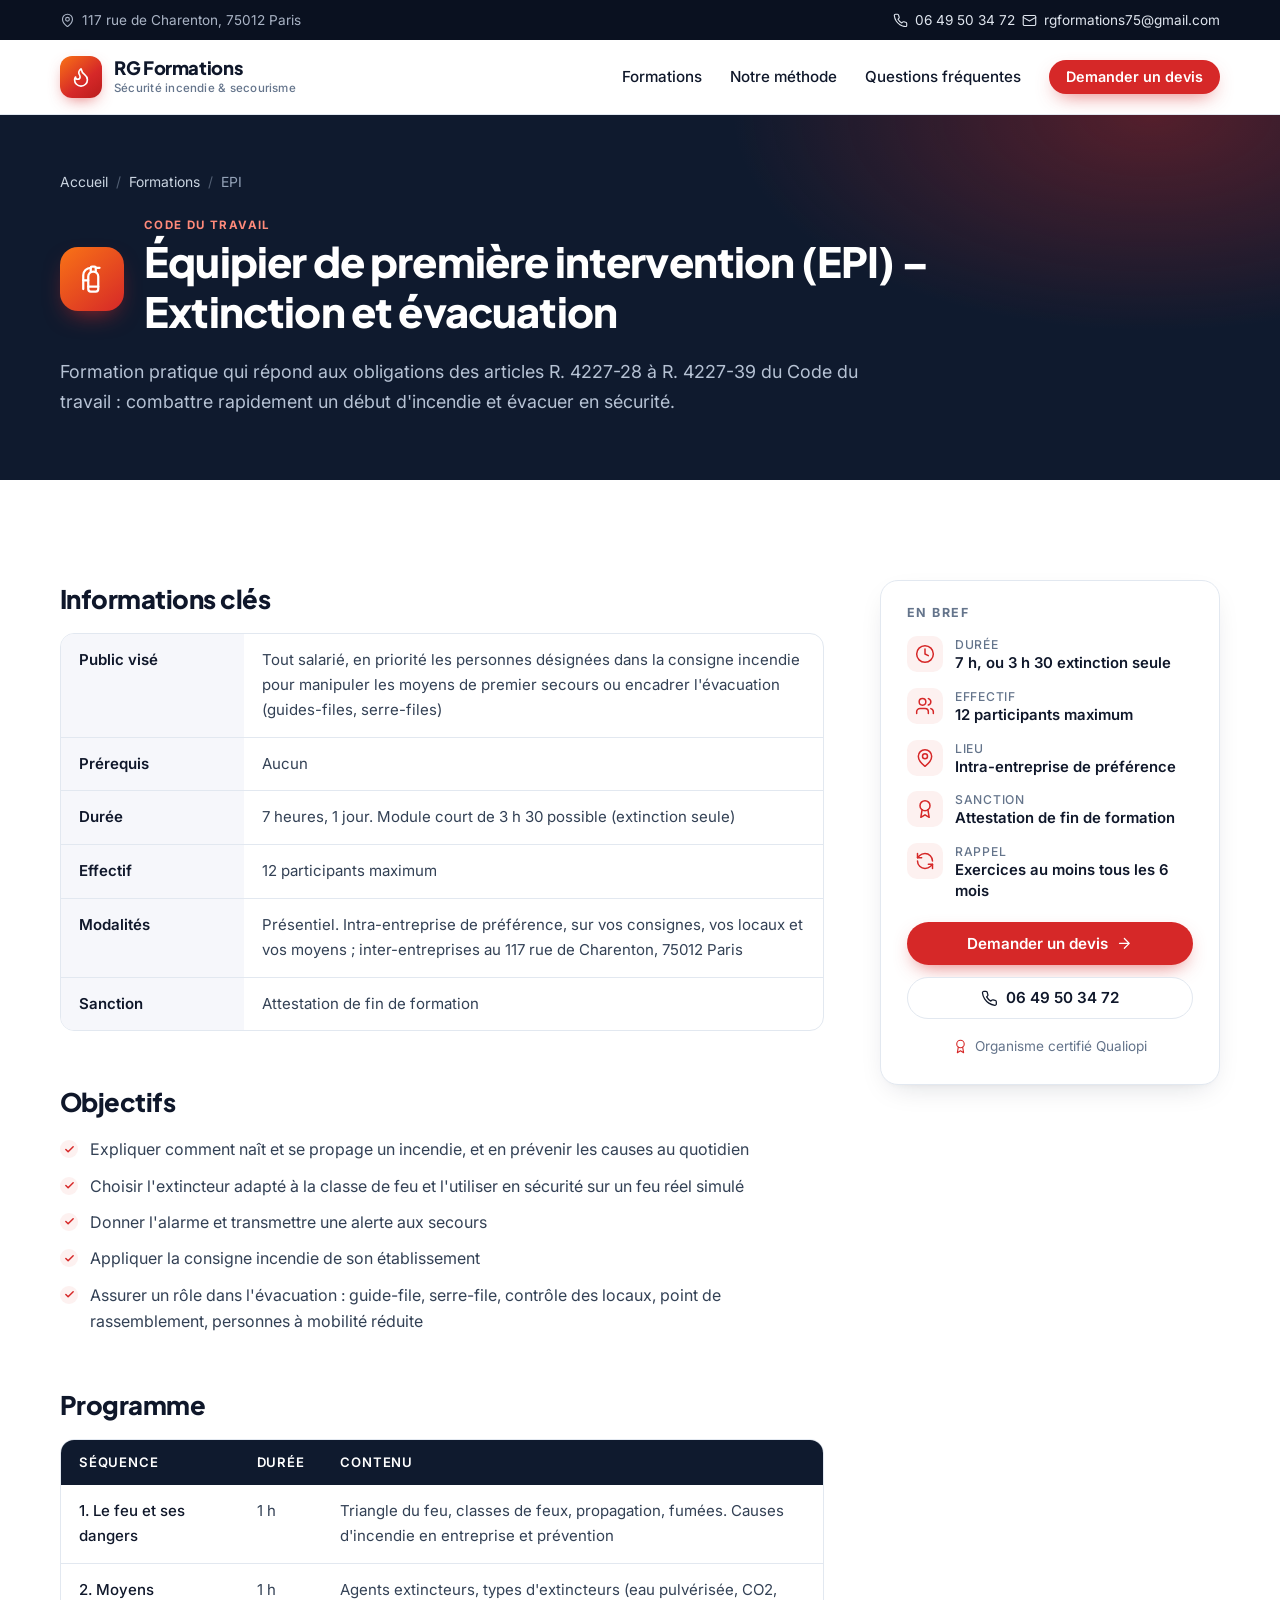
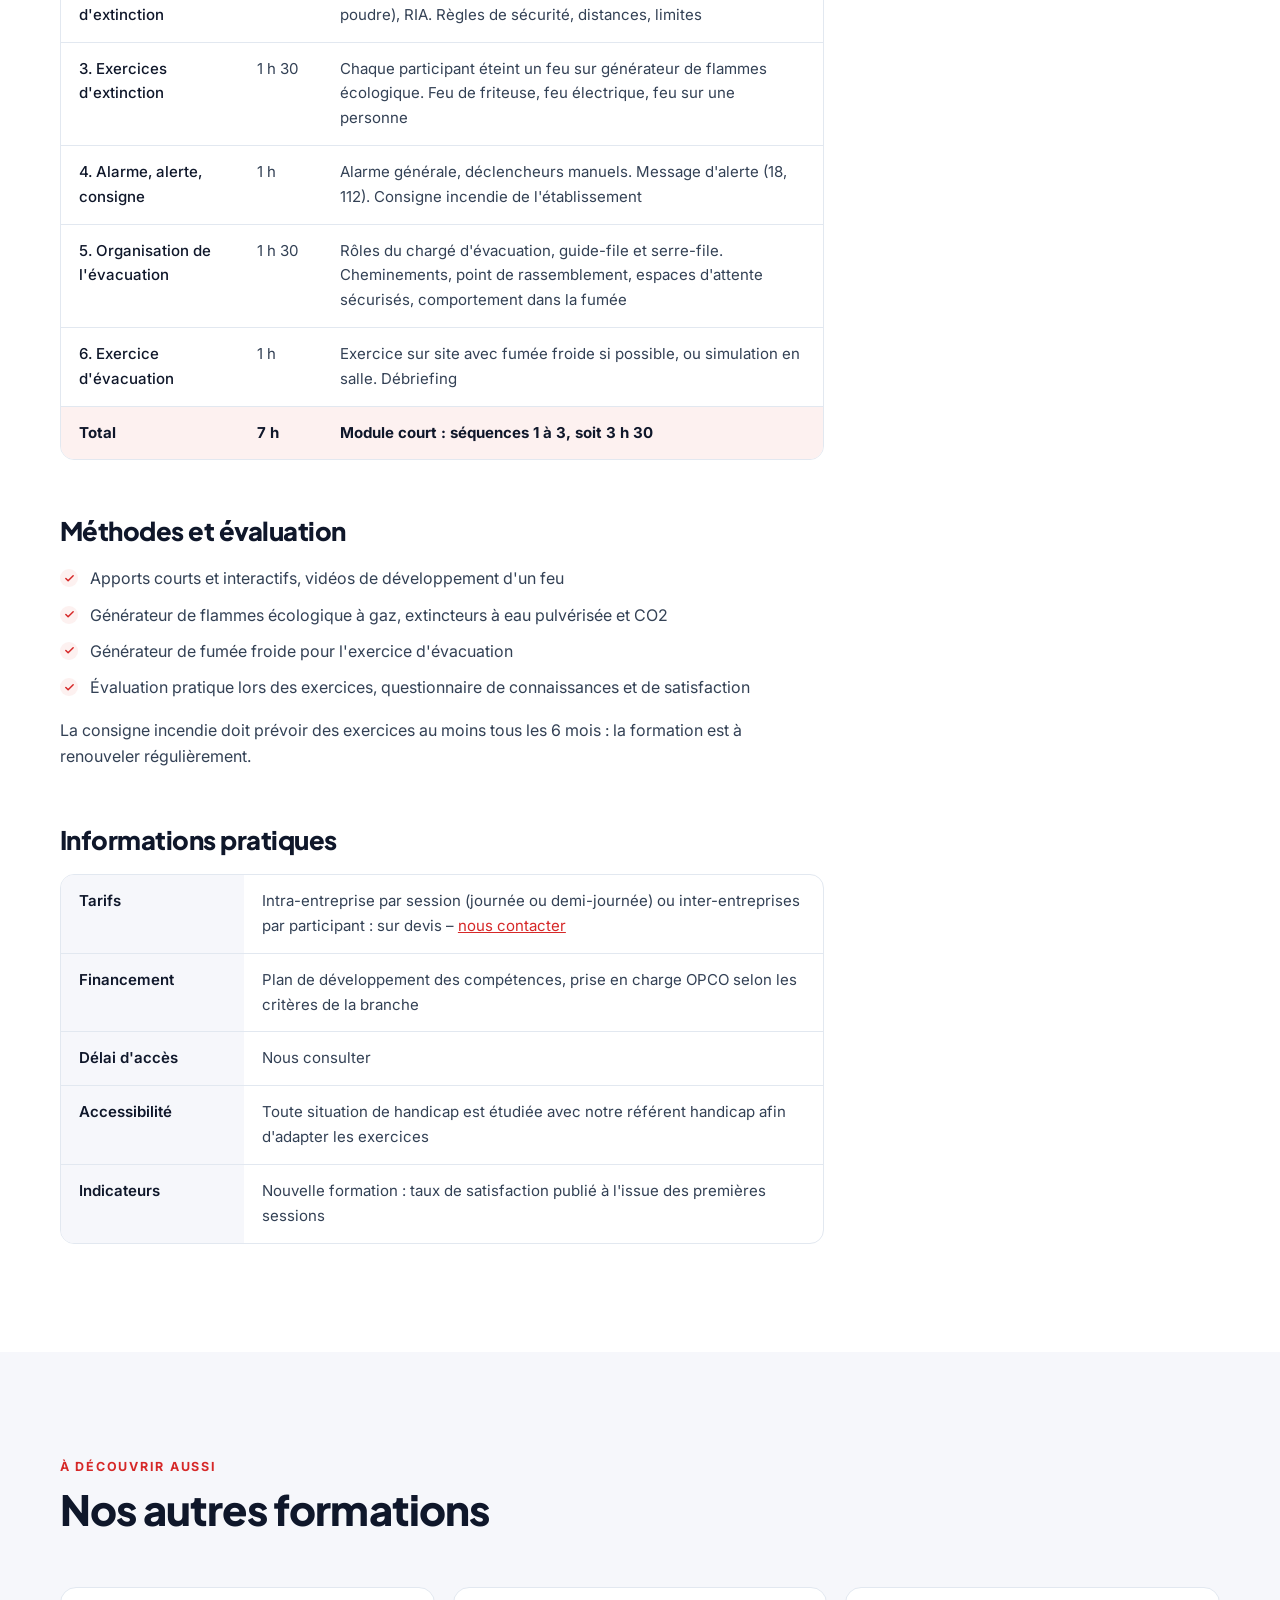
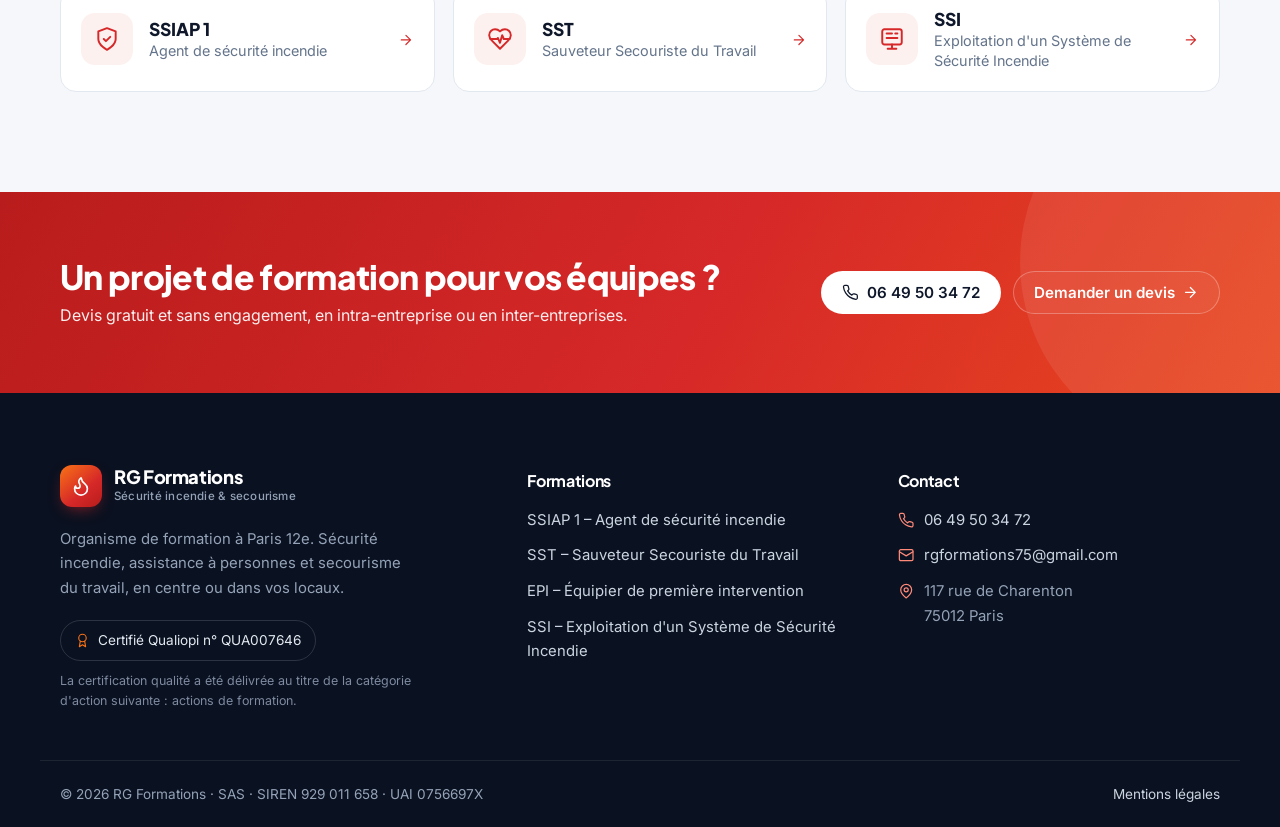
==== commit 41274898: "Ajout du code UAI et de la mention officielle Qualiopi Co-Authored-By: Claude Opus 5.5 <noreply@anth" ====
--- a/epi.html
+++ b/epi.html
@@ -147,6 +147,7 @@
         <a class="logo logo-light" href="index.html"><span class="logo-mark"><svg class="ic" viewBox="0 0 24 24" fill="none" stroke="currentColor" stroke-width="1.8" stroke-linecap="round" stroke-linejoin="round" aria-hidden="true"><path d="M8.5 14.5A2.5 2.5 0 0 0 11 12c0-1.38-.5-2-1-3-1.072-2.143-.224-4.054 2-6 .5 2.5 2 4.9 4 6.5 2 1.6 3 3.5 3 5.5a7 7 0 1 1-14 0c0-1.153.433-2.294 1-3a2.5 2.5 0 0 0 2.5 2.5z"/></svg></span><span class="logo-text">RG Formations<small>Sécurité incendie &amp; secourisme</small></span></a>
         <p class="footer-about">Organisme de formation à Paris 12e. Sécurité incendie, assistance à personnes et secourisme du travail, en centre ou dans vos locaux.</p>
         <p class="qualiopi-chip"><svg class="ic" viewBox="0 0 24 24" fill="none" stroke="currentColor" stroke-width="1.8" stroke-linecap="round" stroke-linejoin="round" aria-hidden="true"><circle cx="12" cy="8" r="6"/><path d="M15.477 12.89 17 22l-5-3-5 3 1.523-9.11"/></svg> Certifié Qualiopi n° QUA007646</p>
+        <p class="qualiopi-note">La certification qualité a été délivrée au titre de la catégorie d'action suivante : actions de formation.</p>
       </div>
       <div>
         <h4>Formations</h4>
@@ -162,7 +163,7 @@
       </div>
     </div>
     <div class="container footer-bottom">
-      <span>© 2026 RG Formations · SAS · SIREN 929 011 658</span>
+      <span>© 2026 RG Formations · SAS · SIREN 929 011 658 · UAI 0756697X</span>
       <a href="mentions-legales.html">Mentions légales</a>
     </div>
   </footer>
--- a/style.css
+++ b/style.css
@@ -418,3 +418,4 @@
   *, *::before, *::after { transition: none !important; }
 }
 a[href^="tel:"] { white-space: nowrap; }
+.qualiopi-note { margin: 10px 0 0; font-size: .78rem; color: #7d8aa0; max-width: 360px; }
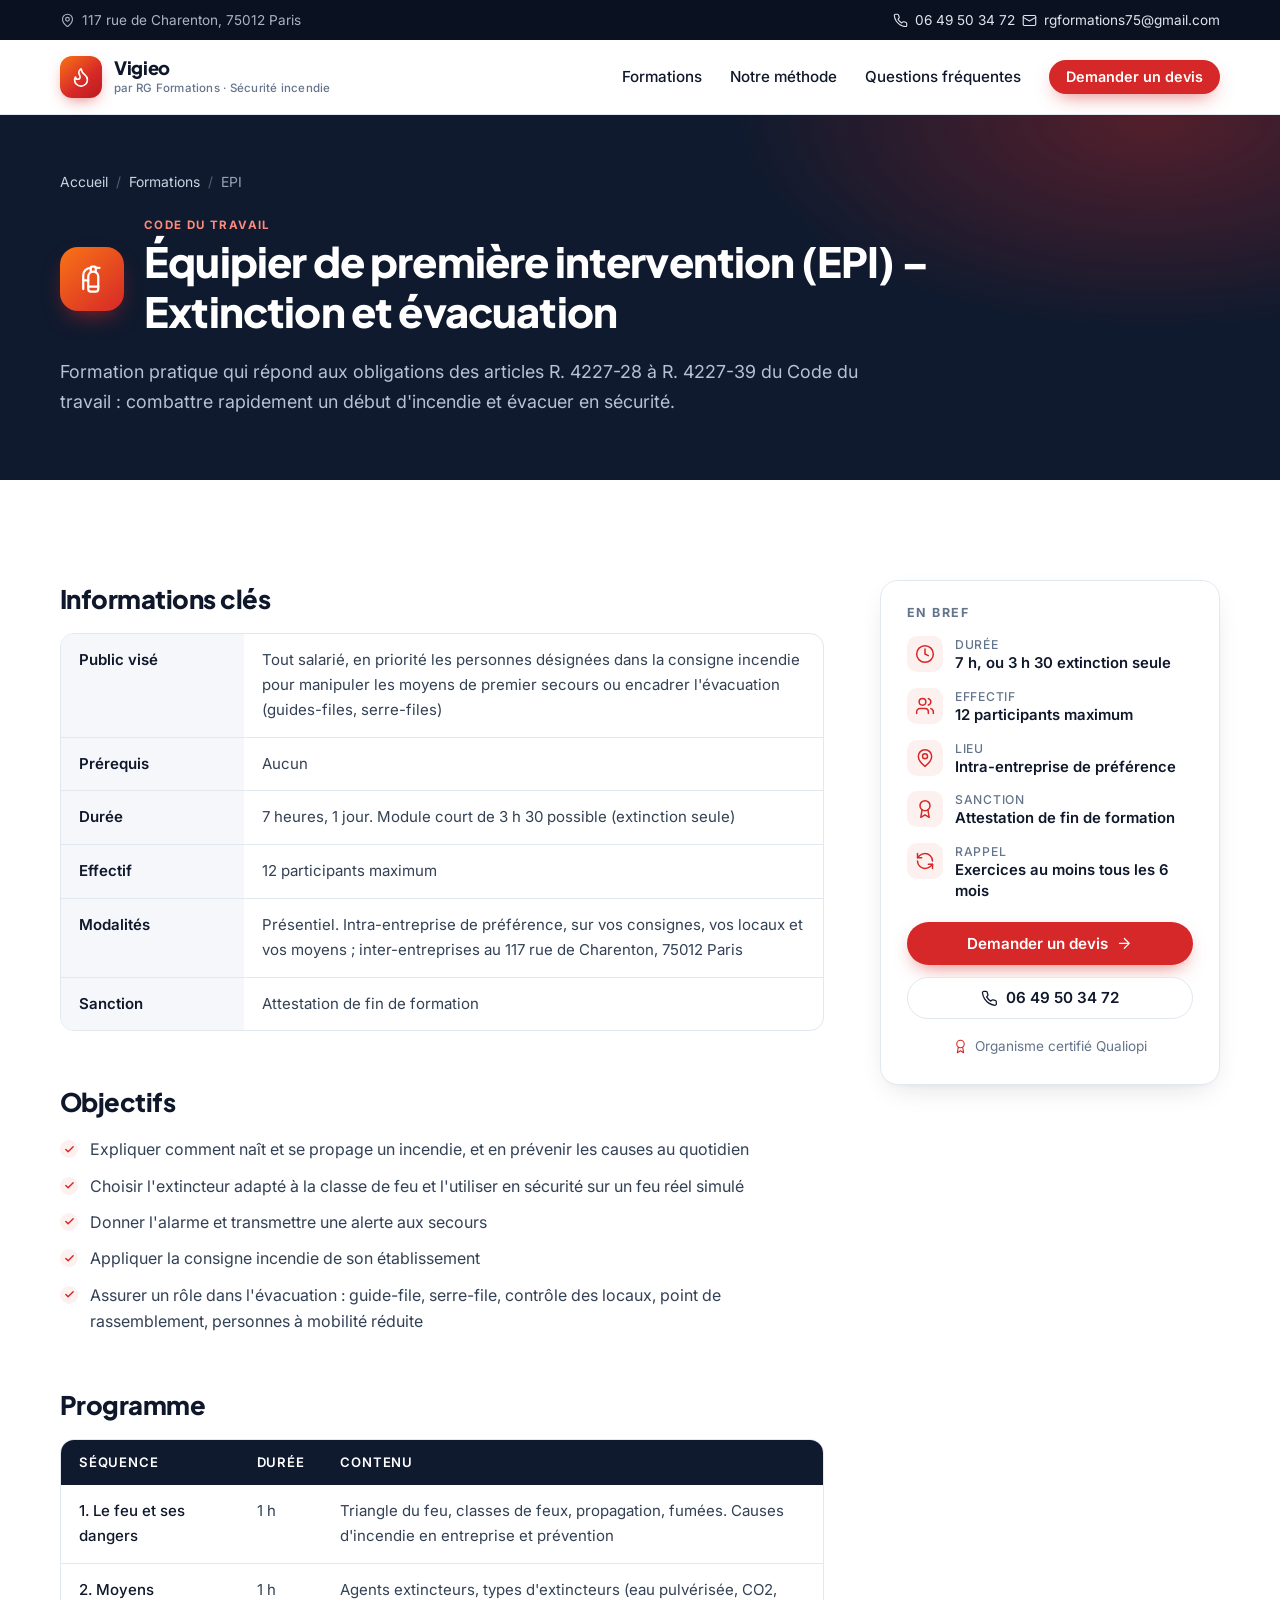
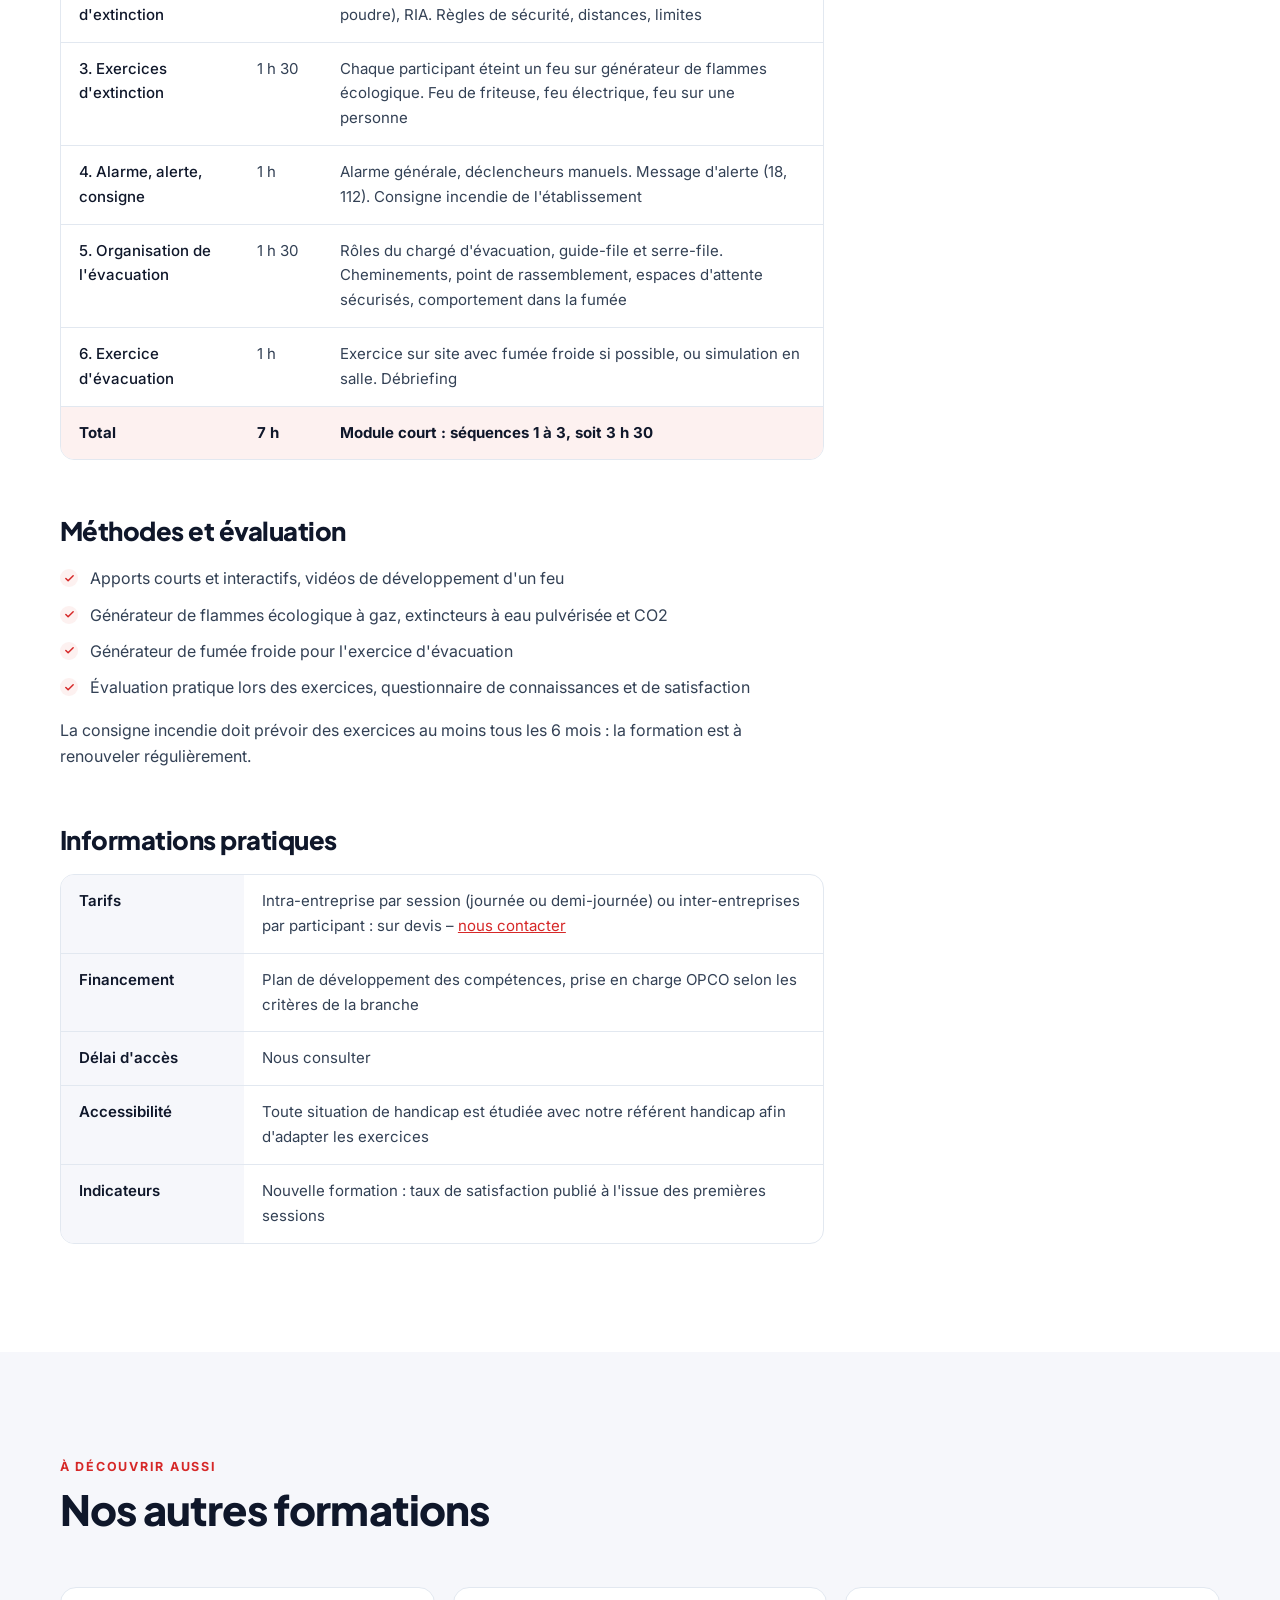
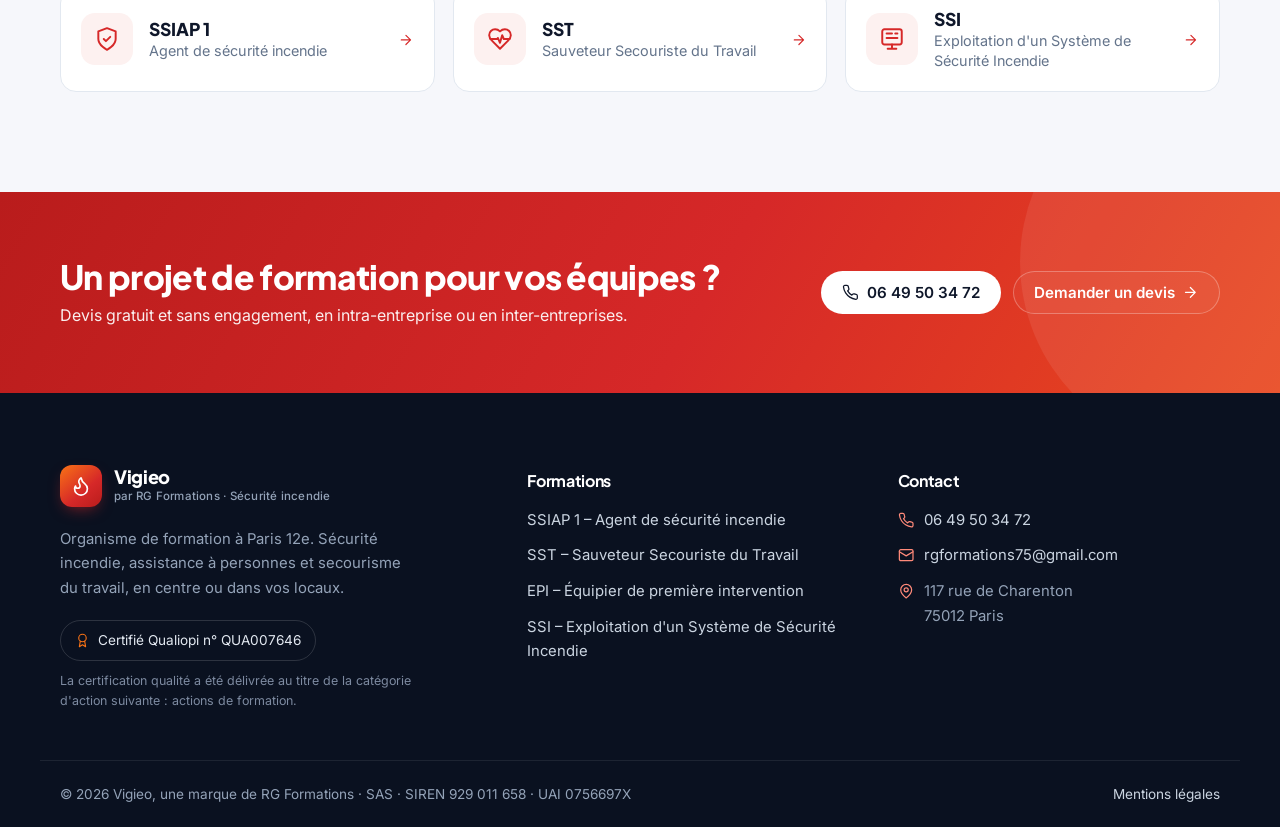
==== commit 55c7f4f0: "Passage à la marque Vigieo (marque de RG Formations) Co-Authored-By: Claude Opus 5.5 <noreply@anthro" ====
--- a/epi.html
+++ b/epi.html
@@ -3,11 +3,11 @@
 <head>
   <meta charset="utf-8">
   <meta name="viewport" content="width=device-width, initial-scale=1">
-  <title>Formation EPI – Équipier de première intervention – RG Formations</title>
+  <title>Formation EPI – Équipier de première intervention – Vigieo</title>
   <meta name="description" content="Formation Équipier de première intervention (EPI) : extinction sur feu réel simulé et évacuation, conforme aux articles R. 4227-28 à R. 4227-39 du Code du travail.">
   <meta name="theme-color" content="#0B1220">
   <meta property="og:type" content="website">
-  <meta property="og:title" content="Formation EPI – Équipier de première intervention – RG Formations">
+  <meta property="og:title" content="Formation EPI – Équipier de première intervention – Vigieo">
   <meta property="og:description" content="Formation Équipier de première intervention (EPI) : extinction sur feu réel simulé et évacuation, conforme aux articles R. 4227-28 à R. 4227-39 du Code du travail.">
   <meta property="og:locale" content="fr_FR">
   <link rel="icon" href="data:image/svg+xml,%3Csvg xmlns='http://www.w3.org/2000/svg' viewBox='0 0 32 32'%3E%3Crect width='32' height='32' rx='8' fill='%23D62828'/%3E%3Cpath d='M13 19.5a2.5 2.5 0 0 0 2.5-2.5c0-1.4-.5-2-1-3-1-2.1-.2-4 2-6 .5 2.5 2 4.9 4 6.5 2 1.6 3 3.5 3 5.5a7 7 0 1 1-14 0c0-1.2.4-2.3 1-3a2.5 2.5 0 0 0 2.5 2.5z' fill='none' stroke='white' stroke-width='2' stroke-linecap='round' stroke-linejoin='round'/%3E%3C/svg%3E">
@@ -25,9 +25,9 @@
   </div>
   <header class="site-header">
     <div class="container header-inner">
-      <a class="logo" href="index.html" aria-label="RG Formations, accueil">
+      <a class="logo" href="index.html" aria-label="Vigieo, accueil">
         <span class="logo-mark"><svg class="ic" viewBox="0 0 24 24" fill="none" stroke="currentColor" stroke-width="1.8" stroke-linecap="round" stroke-linejoin="round" aria-hidden="true"><path d="M8.5 14.5A2.5 2.5 0 0 0 11 12c0-1.38-.5-2-1-3-1.072-2.143-.224-4.054 2-6 .5 2.5 2 4.9 4 6.5 2 1.6 3 3.5 3 5.5a7 7 0 1 1-14 0c0-1.153.433-2.294 1-3a2.5 2.5 0 0 0 2.5 2.5z"/></svg></span>
-        <span class="logo-text">RG Formations<small>Sécurité incendie &amp; secourisme</small></span>
+        <span class="logo-text">Vigieo<small>par RG Formations · Sécurité incendie</small></span>
       </a>
       <button class="nav-toggle" aria-label="Menu" aria-expanded="false" aria-controls="nav"><svg class="ic" viewBox="0 0 24 24" fill="none" stroke="currentColor" stroke-width="1.8" stroke-linecap="round" stroke-linejoin="round" aria-hidden="true"><path d="M4 6h16M4 12h16M4 18h16"/></svg></button>
       <nav id="nav" class="nav">
@@ -144,7 +144,7 @@
   <footer class="site-footer">
     <div class="container footer-grid">
       <div>
-        <a class="logo logo-light" href="index.html"><span class="logo-mark"><svg class="ic" viewBox="0 0 24 24" fill="none" stroke="currentColor" stroke-width="1.8" stroke-linecap="round" stroke-linejoin="round" aria-hidden="true"><path d="M8.5 14.5A2.5 2.5 0 0 0 11 12c0-1.38-.5-2-1-3-1.072-2.143-.224-4.054 2-6 .5 2.5 2 4.9 4 6.5 2 1.6 3 3.5 3 5.5a7 7 0 1 1-14 0c0-1.153.433-2.294 1-3a2.5 2.5 0 0 0 2.5 2.5z"/></svg></span><span class="logo-text">RG Formations<small>Sécurité incendie &amp; secourisme</small></span></a>
+        <a class="logo logo-light" href="index.html"><span class="logo-mark"><svg class="ic" viewBox="0 0 24 24" fill="none" stroke="currentColor" stroke-width="1.8" stroke-linecap="round" stroke-linejoin="round" aria-hidden="true"><path d="M8.5 14.5A2.5 2.5 0 0 0 11 12c0-1.38-.5-2-1-3-1.072-2.143-.224-4.054 2-6 .5 2.5 2 4.9 4 6.5 2 1.6 3 3.5 3 5.5a7 7 0 1 1-14 0c0-1.153.433-2.294 1-3a2.5 2.5 0 0 0 2.5 2.5z"/></svg></span><span class="logo-text">Vigieo<small>par RG Formations · Sécurité incendie</small></span></a>
         <p class="footer-about">Organisme de formation à Paris 12e. Sécurité incendie, assistance à personnes et secourisme du travail, en centre ou dans vos locaux.</p>
         <p class="qualiopi-chip"><svg class="ic" viewBox="0 0 24 24" fill="none" stroke="currentColor" stroke-width="1.8" stroke-linecap="round" stroke-linejoin="round" aria-hidden="true"><circle cx="12" cy="8" r="6"/><path d="M15.477 12.89 17 22l-5-3-5 3 1.523-9.11"/></svg> Certifié Qualiopi n° QUA007646</p>
         <p class="qualiopi-note">La certification qualité a été délivrée au titre de la catégorie d'action suivante : actions de formation.</p>
@@ -163,7 +163,7 @@
       </div>
     </div>
     <div class="container footer-bottom">
-      <span>© 2026 RG Formations · SAS · SIREN 929 011 658 · UAI 0756697X</span>
+      <span>© 2026 Vigieo, une marque de RG Formations · SAS · SIREN 929 011 658 · UAI 0756697X</span>
       <a href="mentions-legales.html">Mentions légales</a>
     </div>
   </footer>
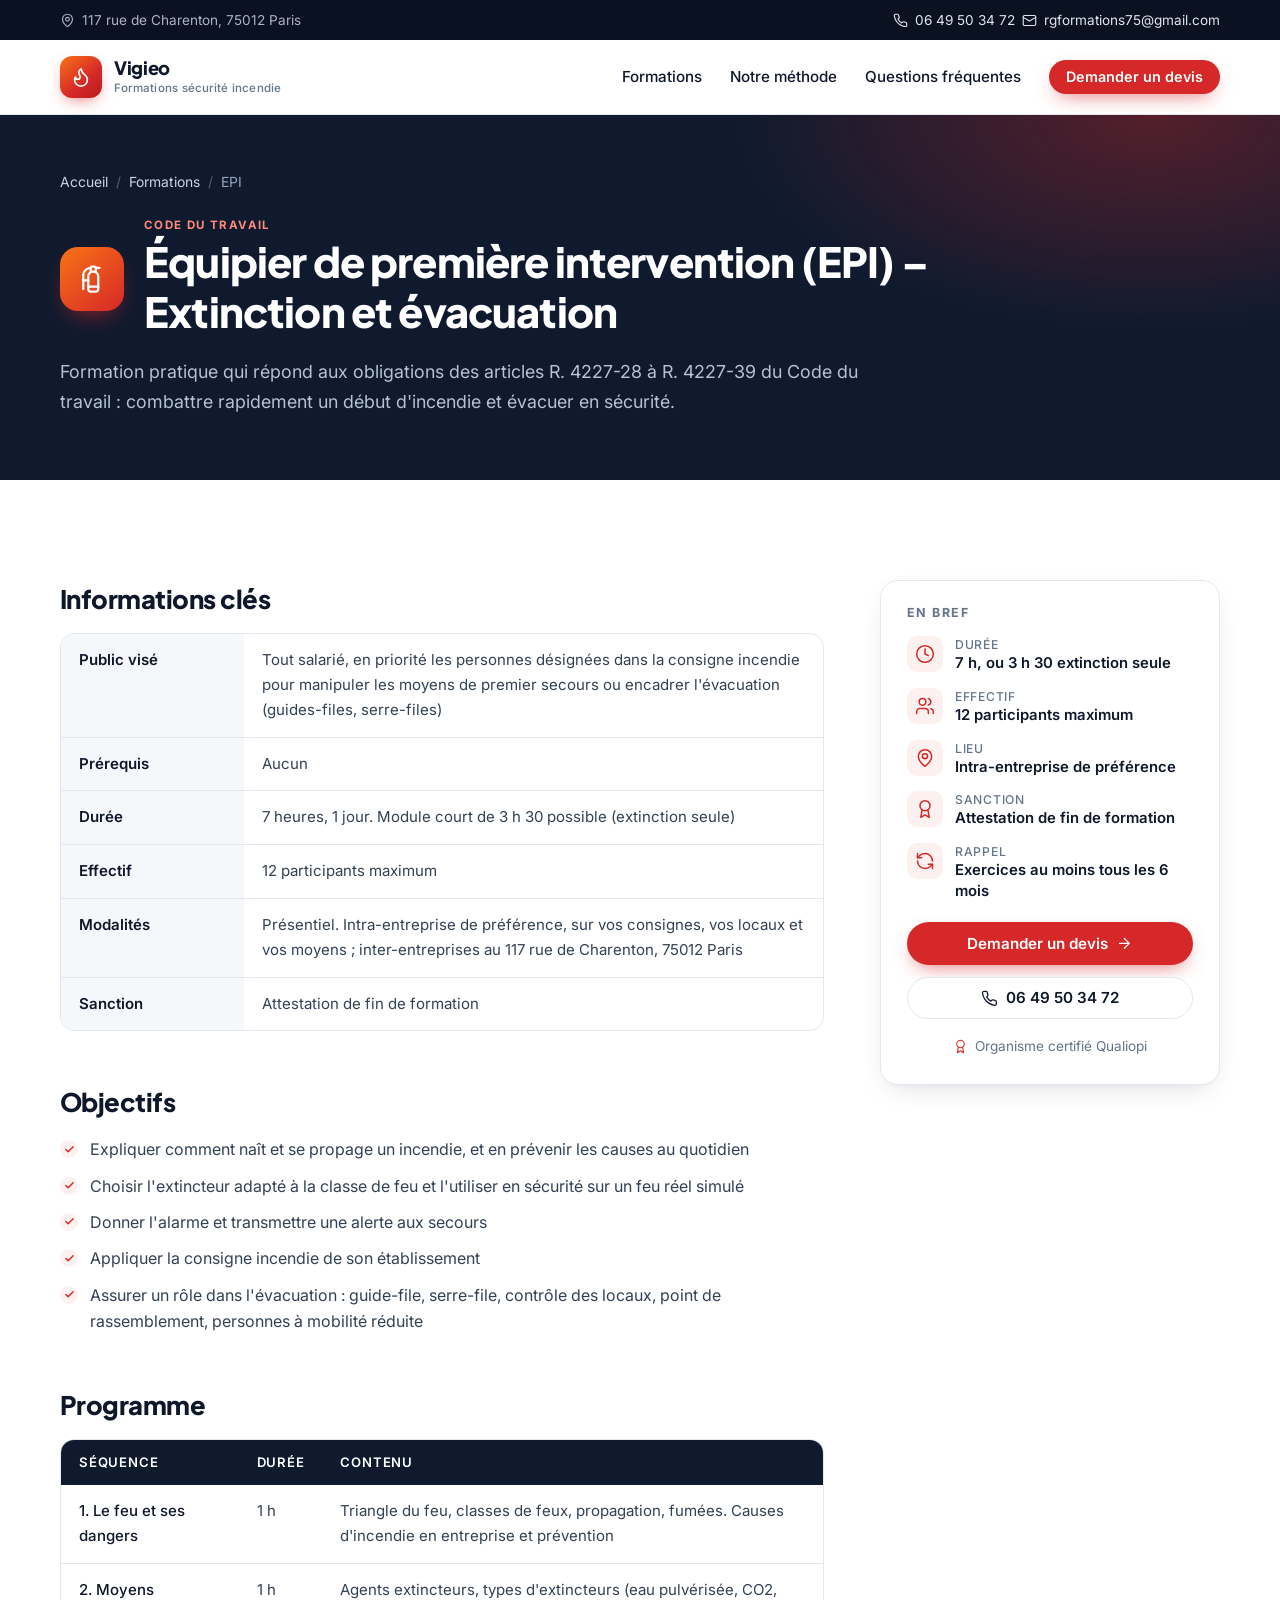
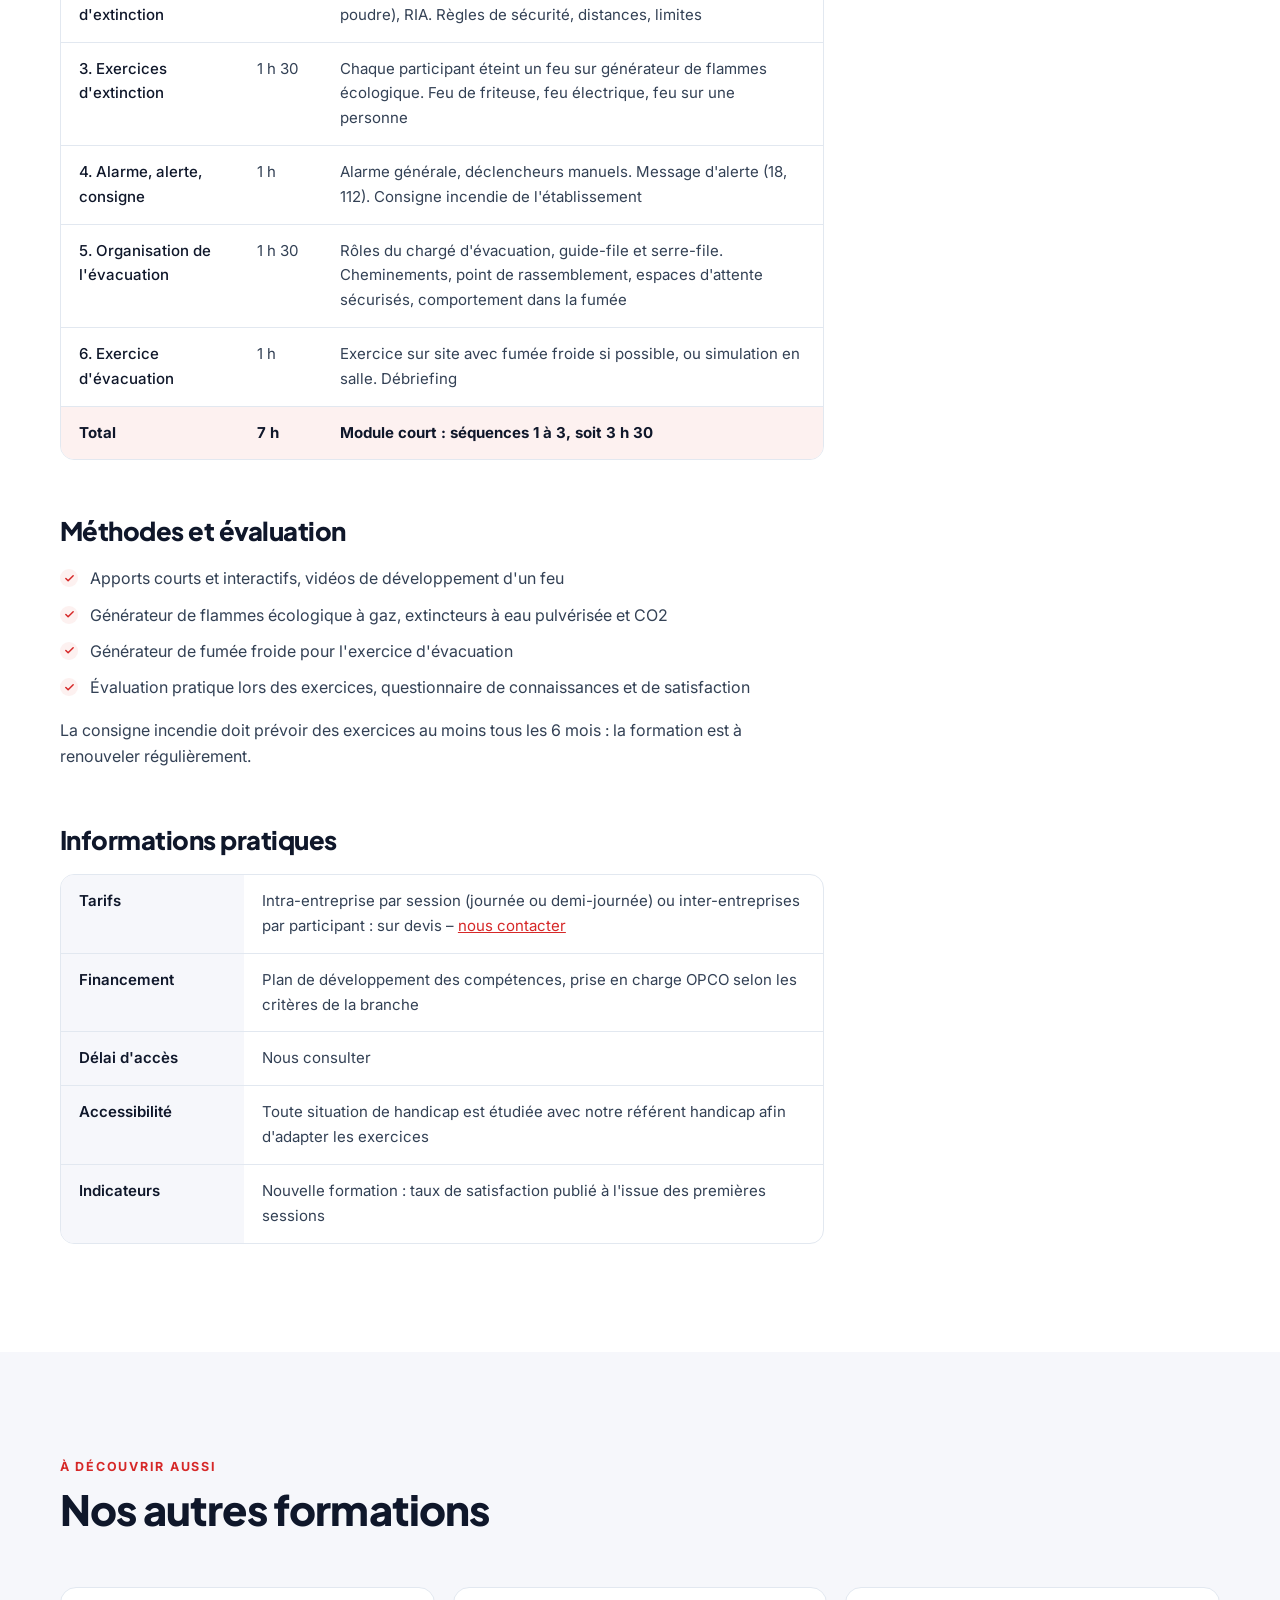
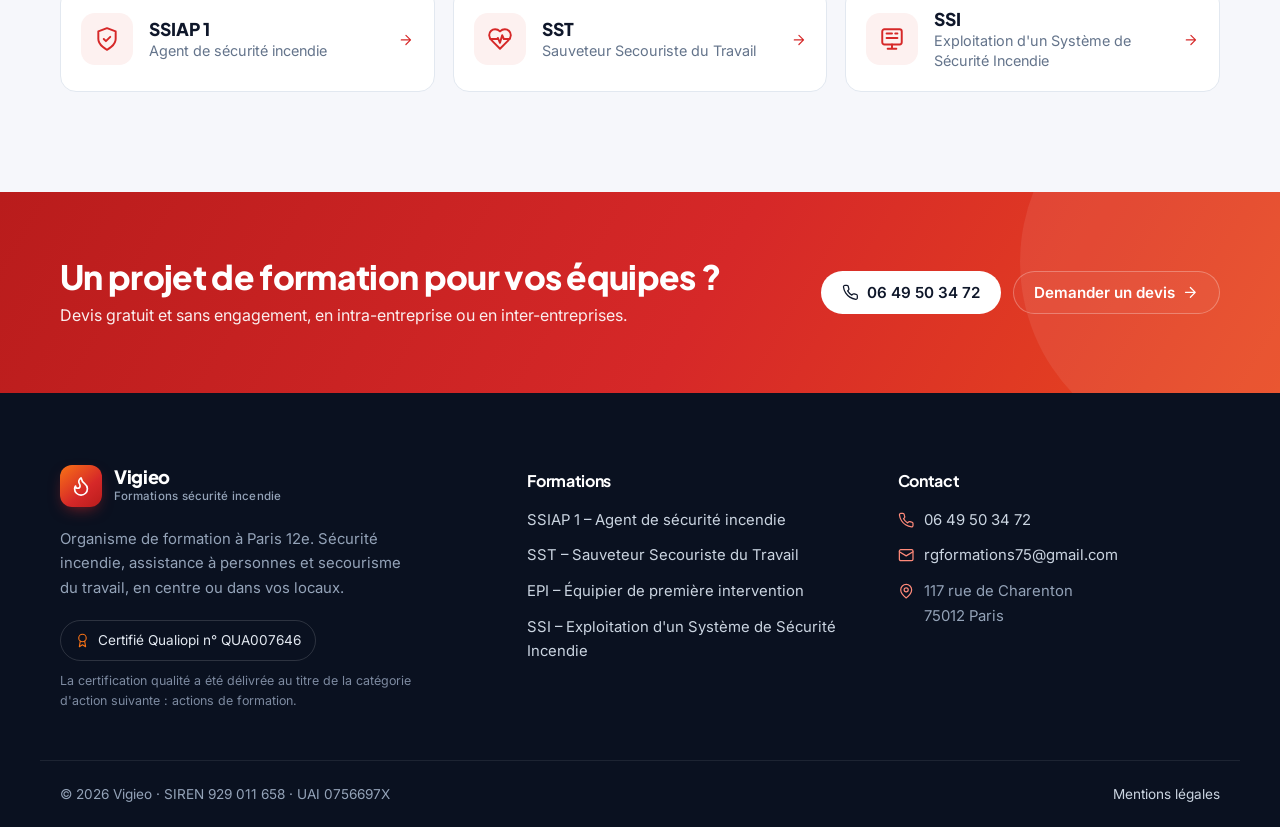
==== commit 330107e0: "Retrait du nom RG Formations hors mentions légales et des URL Co-Authored-By: Claude Opus 5.5 <norep" ====
--- a/epi.html
+++ b/epi.html
@@ -27,7 +27,7 @@
     <div class="container header-inner">
       <a class="logo" href="index.html" aria-label="Vigieo, accueil">
         <span class="logo-mark"><svg class="ic" viewBox="0 0 24 24" fill="none" stroke="currentColor" stroke-width="1.8" stroke-linecap="round" stroke-linejoin="round" aria-hidden="true"><path d="M8.5 14.5A2.5 2.5 0 0 0 11 12c0-1.38-.5-2-1-3-1.072-2.143-.224-4.054 2-6 .5 2.5 2 4.9 4 6.5 2 1.6 3 3.5 3 5.5a7 7 0 1 1-14 0c0-1.153.433-2.294 1-3a2.5 2.5 0 0 0 2.5 2.5z"/></svg></span>
-        <span class="logo-text">Vigieo<small>par RG Formations · Sécurité incendie</small></span>
+        <span class="logo-text">Vigieo<small>Formations sécurité incendie</small></span>
       </a>
       <button class="nav-toggle" aria-label="Menu" aria-expanded="false" aria-controls="nav"><svg class="ic" viewBox="0 0 24 24" fill="none" stroke="currentColor" stroke-width="1.8" stroke-linecap="round" stroke-linejoin="round" aria-hidden="true"><path d="M4 6h16M4 12h16M4 18h16"/></svg></button>
       <nav id="nav" class="nav">
@@ -144,7 +144,7 @@
   <footer class="site-footer">
     <div class="container footer-grid">
       <div>
-        <a class="logo logo-light" href="index.html"><span class="logo-mark"><svg class="ic" viewBox="0 0 24 24" fill="none" stroke="currentColor" stroke-width="1.8" stroke-linecap="round" stroke-linejoin="round" aria-hidden="true"><path d="M8.5 14.5A2.5 2.5 0 0 0 11 12c0-1.38-.5-2-1-3-1.072-2.143-.224-4.054 2-6 .5 2.5 2 4.9 4 6.5 2 1.6 3 3.5 3 5.5a7 7 0 1 1-14 0c0-1.153.433-2.294 1-3a2.5 2.5 0 0 0 2.5 2.5z"/></svg></span><span class="logo-text">Vigieo<small>par RG Formations · Sécurité incendie</small></span></a>
+        <a class="logo logo-light" href="index.html"><span class="logo-mark"><svg class="ic" viewBox="0 0 24 24" fill="none" stroke="currentColor" stroke-width="1.8" stroke-linecap="round" stroke-linejoin="round" aria-hidden="true"><path d="M8.5 14.5A2.5 2.5 0 0 0 11 12c0-1.38-.5-2-1-3-1.072-2.143-.224-4.054 2-6 .5 2.5 2 4.9 4 6.5 2 1.6 3 3.5 3 5.5a7 7 0 1 1-14 0c0-1.153.433-2.294 1-3a2.5 2.5 0 0 0 2.5 2.5z"/></svg></span><span class="logo-text">Vigieo<small>Formations sécurité incendie</small></span></a>
         <p class="footer-about">Organisme de formation à Paris 12e. Sécurité incendie, assistance à personnes et secourisme du travail, en centre ou dans vos locaux.</p>
         <p class="qualiopi-chip"><svg class="ic" viewBox="0 0 24 24" fill="none" stroke="currentColor" stroke-width="1.8" stroke-linecap="round" stroke-linejoin="round" aria-hidden="true"><circle cx="12" cy="8" r="6"/><path d="M15.477 12.89 17 22l-5-3-5 3 1.523-9.11"/></svg> Certifié Qualiopi n° QUA007646</p>
         <p class="qualiopi-note">La certification qualité a été délivrée au titre de la catégorie d'action suivante : actions de formation.</p>
@@ -163,7 +163,7 @@
       </div>
     </div>
     <div class="container footer-bottom">
-      <span>© 2026 Vigieo, une marque de RG Formations · SAS · SIREN 929 011 658 · UAI 0756697X</span>
+      <span>© 2026 Vigieo · SIREN 929 011 658 · UAI 0756697X</span>
       <a href="mentions-legales.html">Mentions légales</a>
     </div>
   </footer>
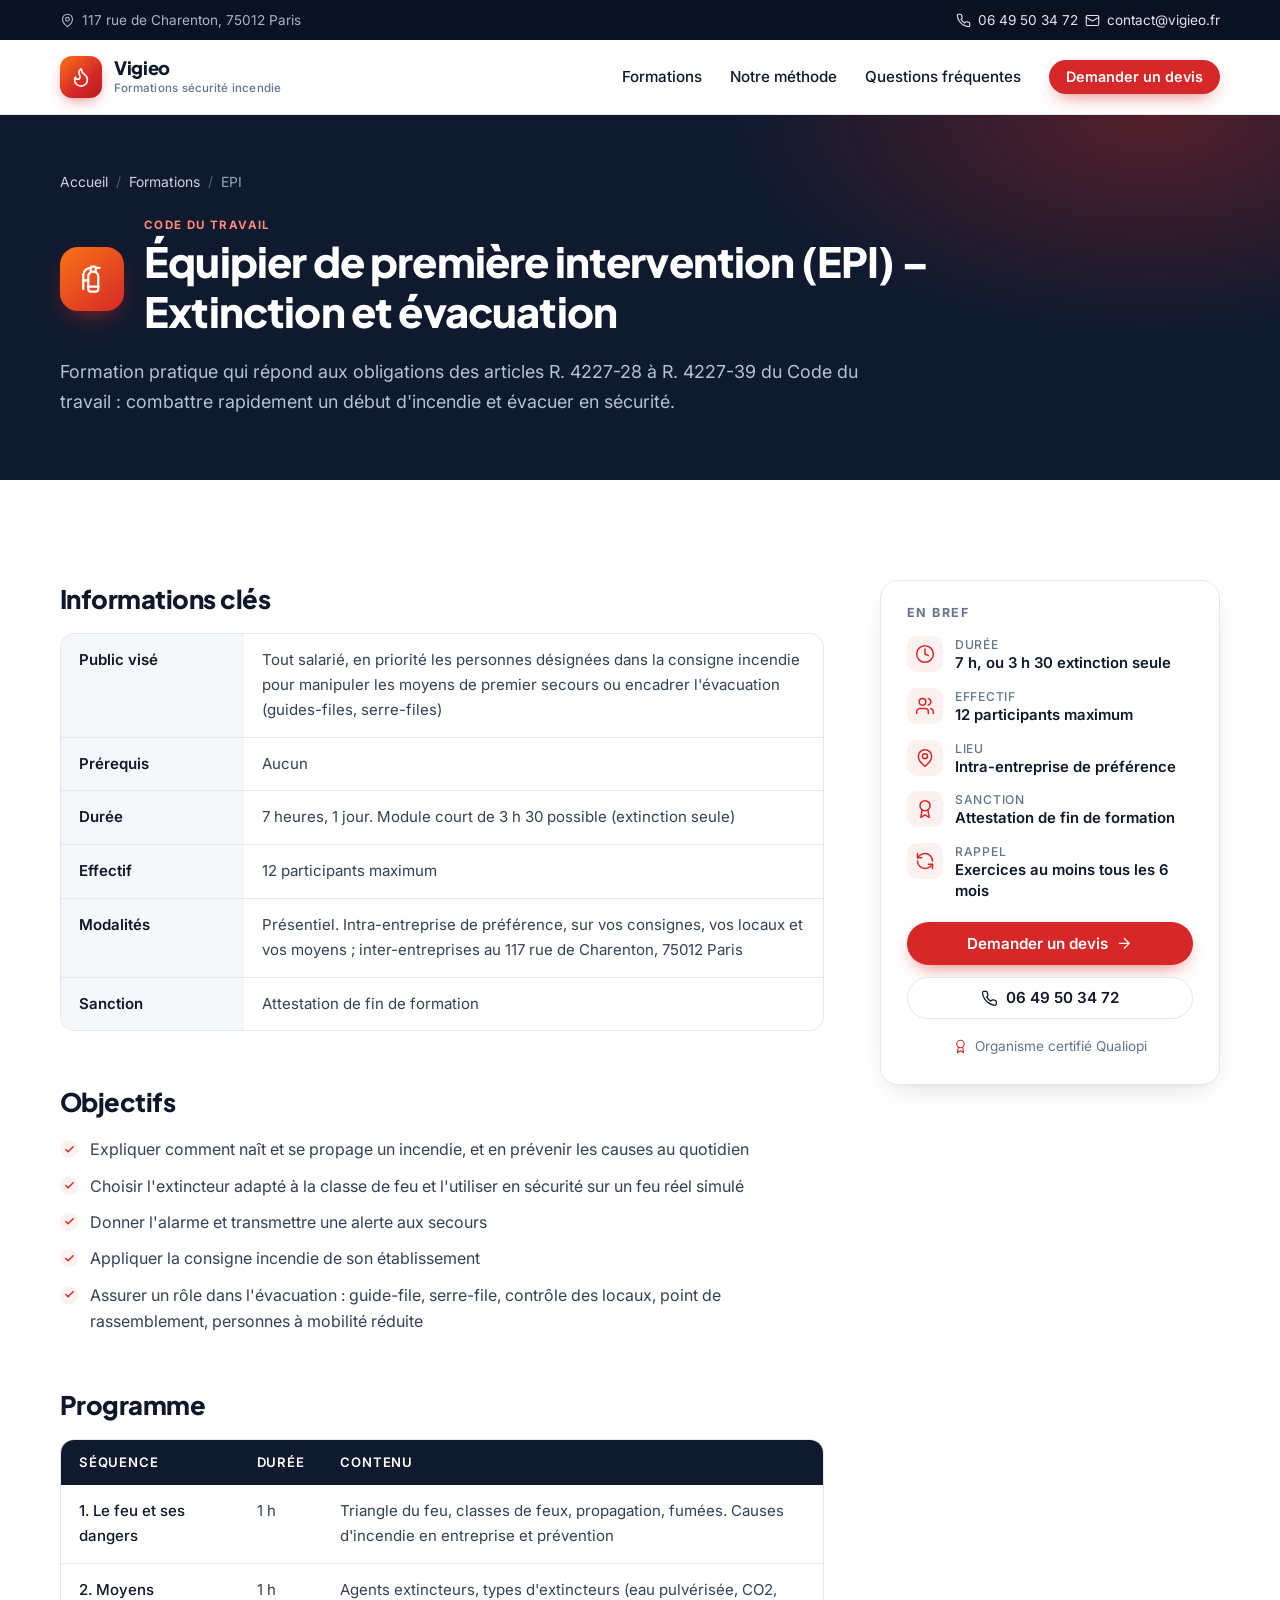
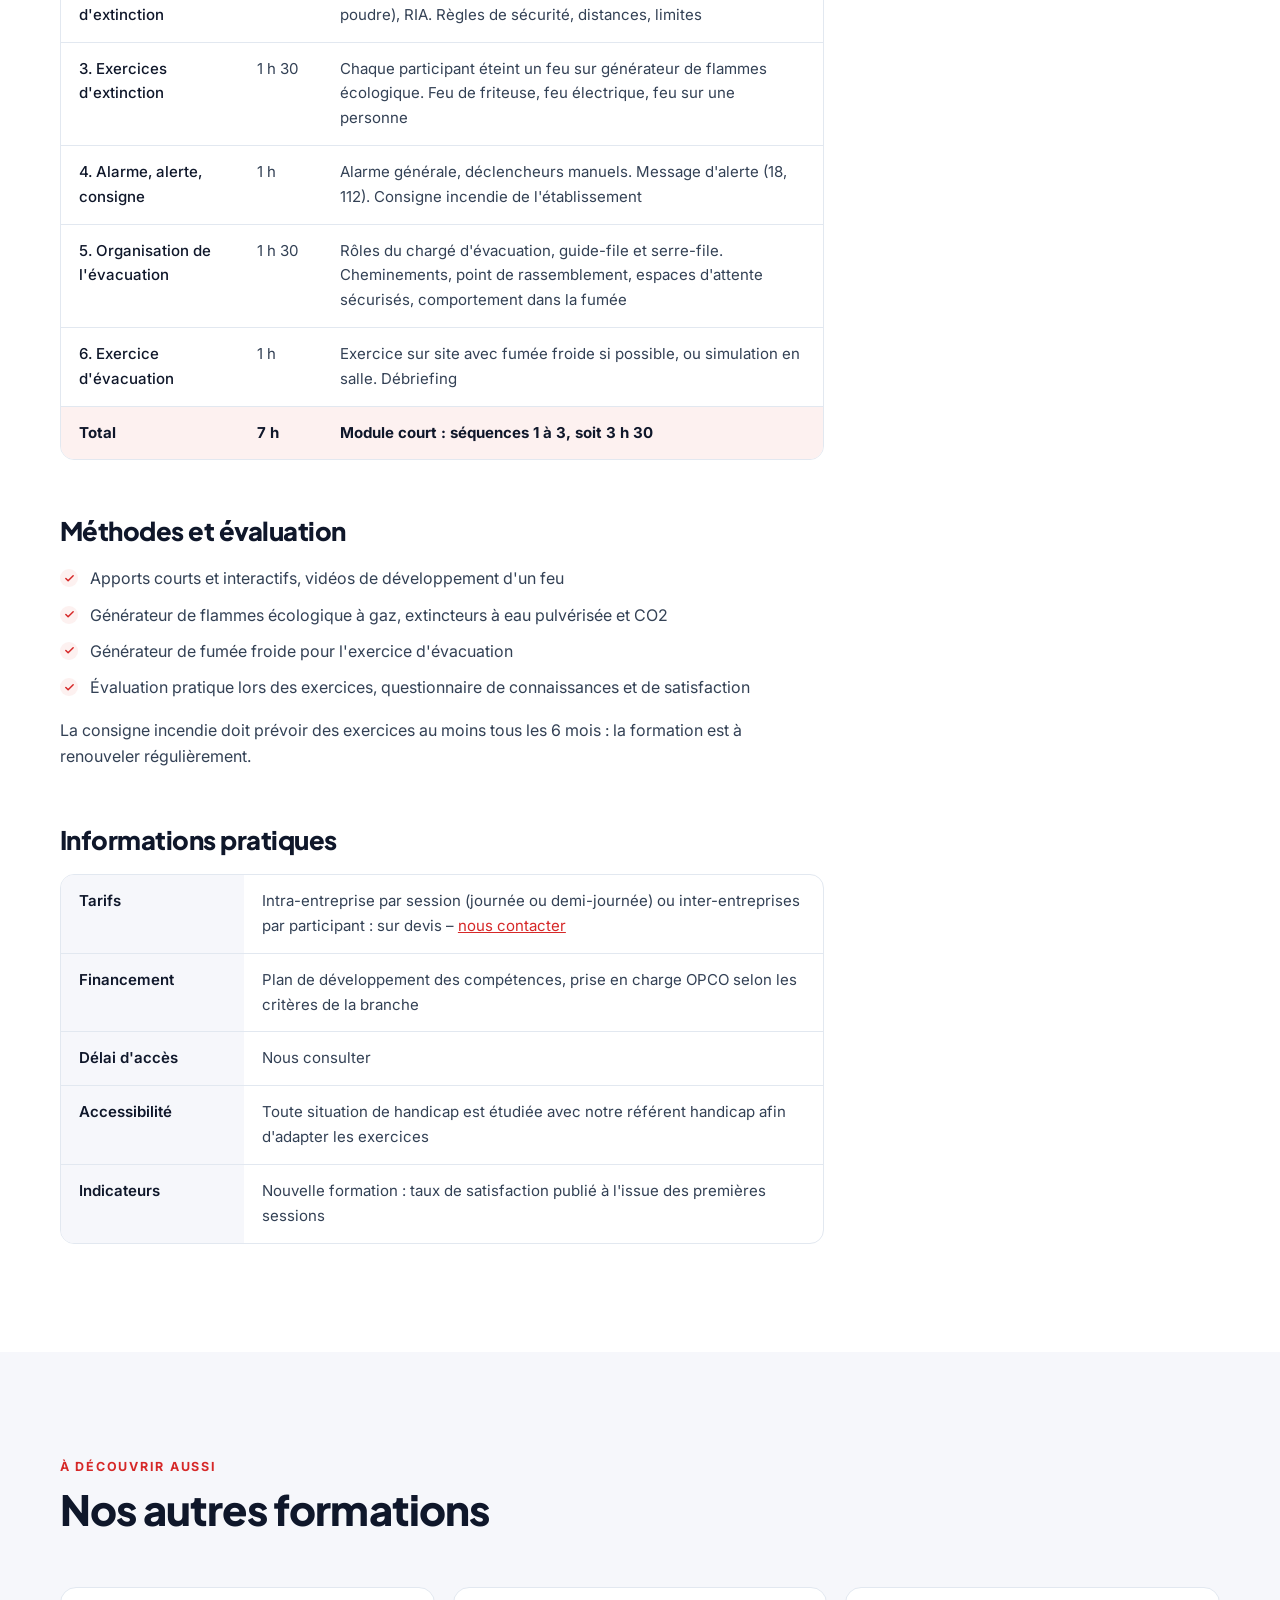
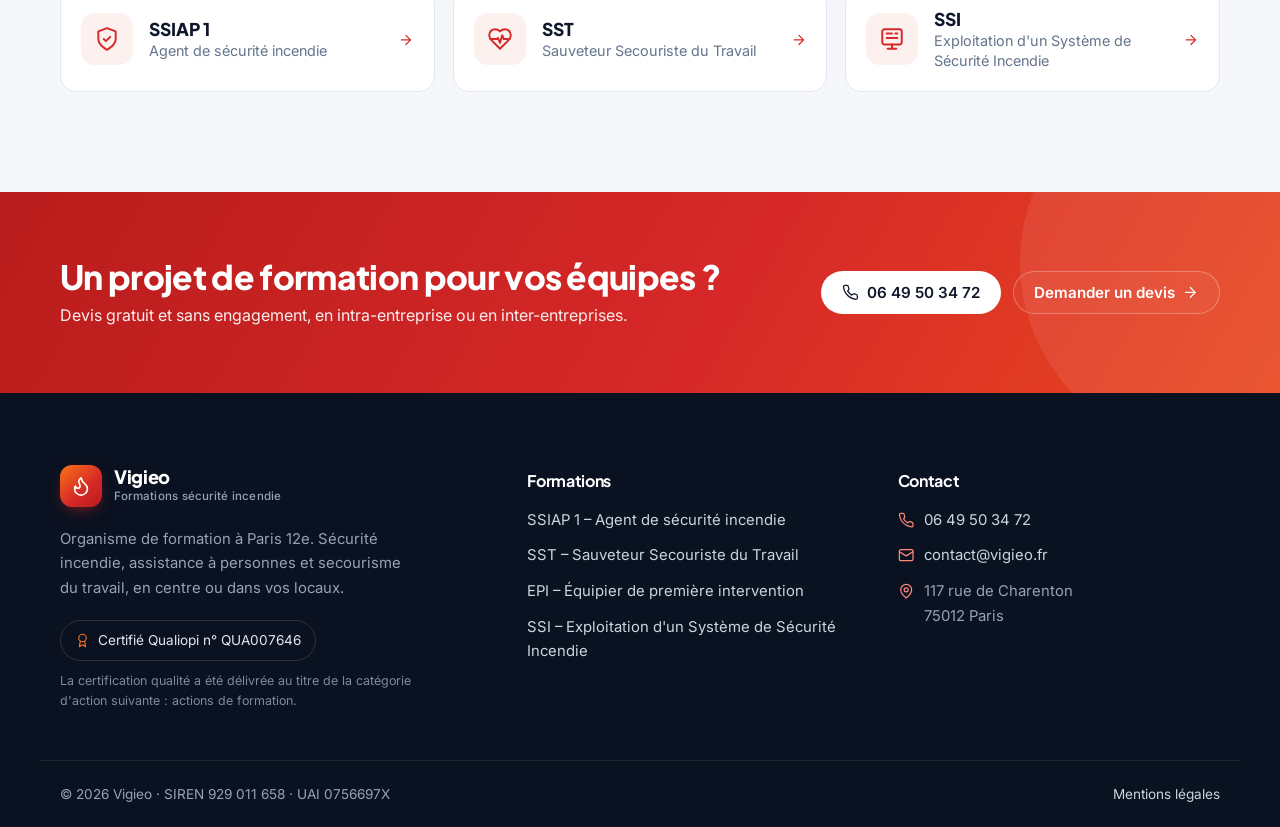
==== commit b45a1d7f: "Adresse de contact contact@vigieo.fr Co-Authored-By: Claude Opus 5.5 <noreply@anthropic.com> Claude-" ====
--- a/epi.html
+++ b/epi.html
@@ -20,7 +20,7 @@
   <div class="topbar">
     <div class="container topbar-inner">
       <span><svg class="ic" viewBox="0 0 24 24" fill="none" stroke="currentColor" stroke-width="1.8" stroke-linecap="round" stroke-linejoin="round" aria-hidden="true"><path d="M20 10c0 6-8 12-8 12s-8-6-8-12a8 8 0 0 1 16 0Z"/><circle cx="12" cy="10" r="3"/></svg> 117 rue de Charenton, 75012 Paris</span>
-      <span class="topbar-links"><a href="tel:+33649503472"><svg class="ic" viewBox="0 0 24 24" fill="none" stroke="currentColor" stroke-width="1.8" stroke-linecap="round" stroke-linejoin="round" aria-hidden="true"><path d="M22 16.92v3a2 2 0 0 1-2.18 2 19.79 19.79 0 0 1-8.63-3.07 19.5 19.5 0 0 1-6-6 19.79 19.79 0 0 1-3.07-8.67A2 2 0 0 1 4.11 2h3a2 2 0 0 1 2 1.72 12.84 12.84 0 0 0 .7 2.81 2 2 0 0 1-.45 2.11L8.09 9.91a16 16 0 0 0 6 6l1.27-1.27a2 2 0 0 1 2.11-.45 12.84 12.84 0 0 0 2.81.7A2 2 0 0 1 22 16.92z"/></svg> 06 49 50 34 72</a><a href="mailto:rgformations75@gmail.com"><svg class="ic" viewBox="0 0 24 24" fill="none" stroke="currentColor" stroke-width="1.8" stroke-linecap="round" stroke-linejoin="round" aria-hidden="true"><rect x="2" y="4" width="20" height="16" rx="2"/><path d="m22 7-10 6L2 7"/></svg> rgformations75@gmail.com</a></span>
+      <span class="topbar-links"><a href="tel:+33649503472"><svg class="ic" viewBox="0 0 24 24" fill="none" stroke="currentColor" stroke-width="1.8" stroke-linecap="round" stroke-linejoin="round" aria-hidden="true"><path d="M22 16.92v3a2 2 0 0 1-2.18 2 19.79 19.79 0 0 1-8.63-3.07 19.5 19.5 0 0 1-6-6 19.79 19.79 0 0 1-3.07-8.67A2 2 0 0 1 4.11 2h3a2 2 0 0 1 2 1.72 12.84 12.84 0 0 0 .7 2.81 2 2 0 0 1-.45 2.11L8.09 9.91a16 16 0 0 0 6 6l1.27-1.27a2 2 0 0 1 2.11-.45 12.84 12.84 0 0 0 2.81.7A2 2 0 0 1 22 16.92z"/></svg> 06 49 50 34 72</a><a href="mailto:contact@vigieo.fr"><svg class="ic" viewBox="0 0 24 24" fill="none" stroke="currentColor" stroke-width="1.8" stroke-linecap="round" stroke-linejoin="round" aria-hidden="true"><rect x="2" y="4" width="20" height="16" rx="2"/><path d="m22 7-10 6L2 7"/></svg> contact@vigieo.fr</a></span>
     </div>
   </div>
   <header class="site-header">
@@ -157,7 +157,7 @@
         <h4>Contact</h4>
         <ul class="footer-contact">
           <li><svg class="ic" viewBox="0 0 24 24" fill="none" stroke="currentColor" stroke-width="1.8" stroke-linecap="round" stroke-linejoin="round" aria-hidden="true"><path d="M22 16.92v3a2 2 0 0 1-2.18 2 19.79 19.79 0 0 1-8.63-3.07 19.5 19.5 0 0 1-6-6 19.79 19.79 0 0 1-3.07-8.67A2 2 0 0 1 4.11 2h3a2 2 0 0 1 2 1.72 12.84 12.84 0 0 0 .7 2.81 2 2 0 0 1-.45 2.11L8.09 9.91a16 16 0 0 0 6 6l1.27-1.27a2 2 0 0 1 2.11-.45 12.84 12.84 0 0 0 2.81.7A2 2 0 0 1 22 16.92z"/></svg><a href="tel:+33649503472">06 49 50 34 72</a></li>
-          <li><svg class="ic" viewBox="0 0 24 24" fill="none" stroke="currentColor" stroke-width="1.8" stroke-linecap="round" stroke-linejoin="round" aria-hidden="true"><rect x="2" y="4" width="20" height="16" rx="2"/><path d="m22 7-10 6L2 7"/></svg><a href="mailto:rgformations75@gmail.com">rgformations75@gmail.com</a></li>
+          <li><svg class="ic" viewBox="0 0 24 24" fill="none" stroke="currentColor" stroke-width="1.8" stroke-linecap="round" stroke-linejoin="round" aria-hidden="true"><rect x="2" y="4" width="20" height="16" rx="2"/><path d="m22 7-10 6L2 7"/></svg><a href="mailto:contact@vigieo.fr">contact@vigieo.fr</a></li>
           <li><svg class="ic" viewBox="0 0 24 24" fill="none" stroke="currentColor" stroke-width="1.8" stroke-linecap="round" stroke-linejoin="round" aria-hidden="true"><path d="M20 10c0 6-8 12-8 12s-8-6-8-12a8 8 0 0 1 16 0Z"/><circle cx="12" cy="10" r="3"/></svg><span>117 rue de Charenton<br>75012 Paris</span></li>
         </ul>
       </div>
